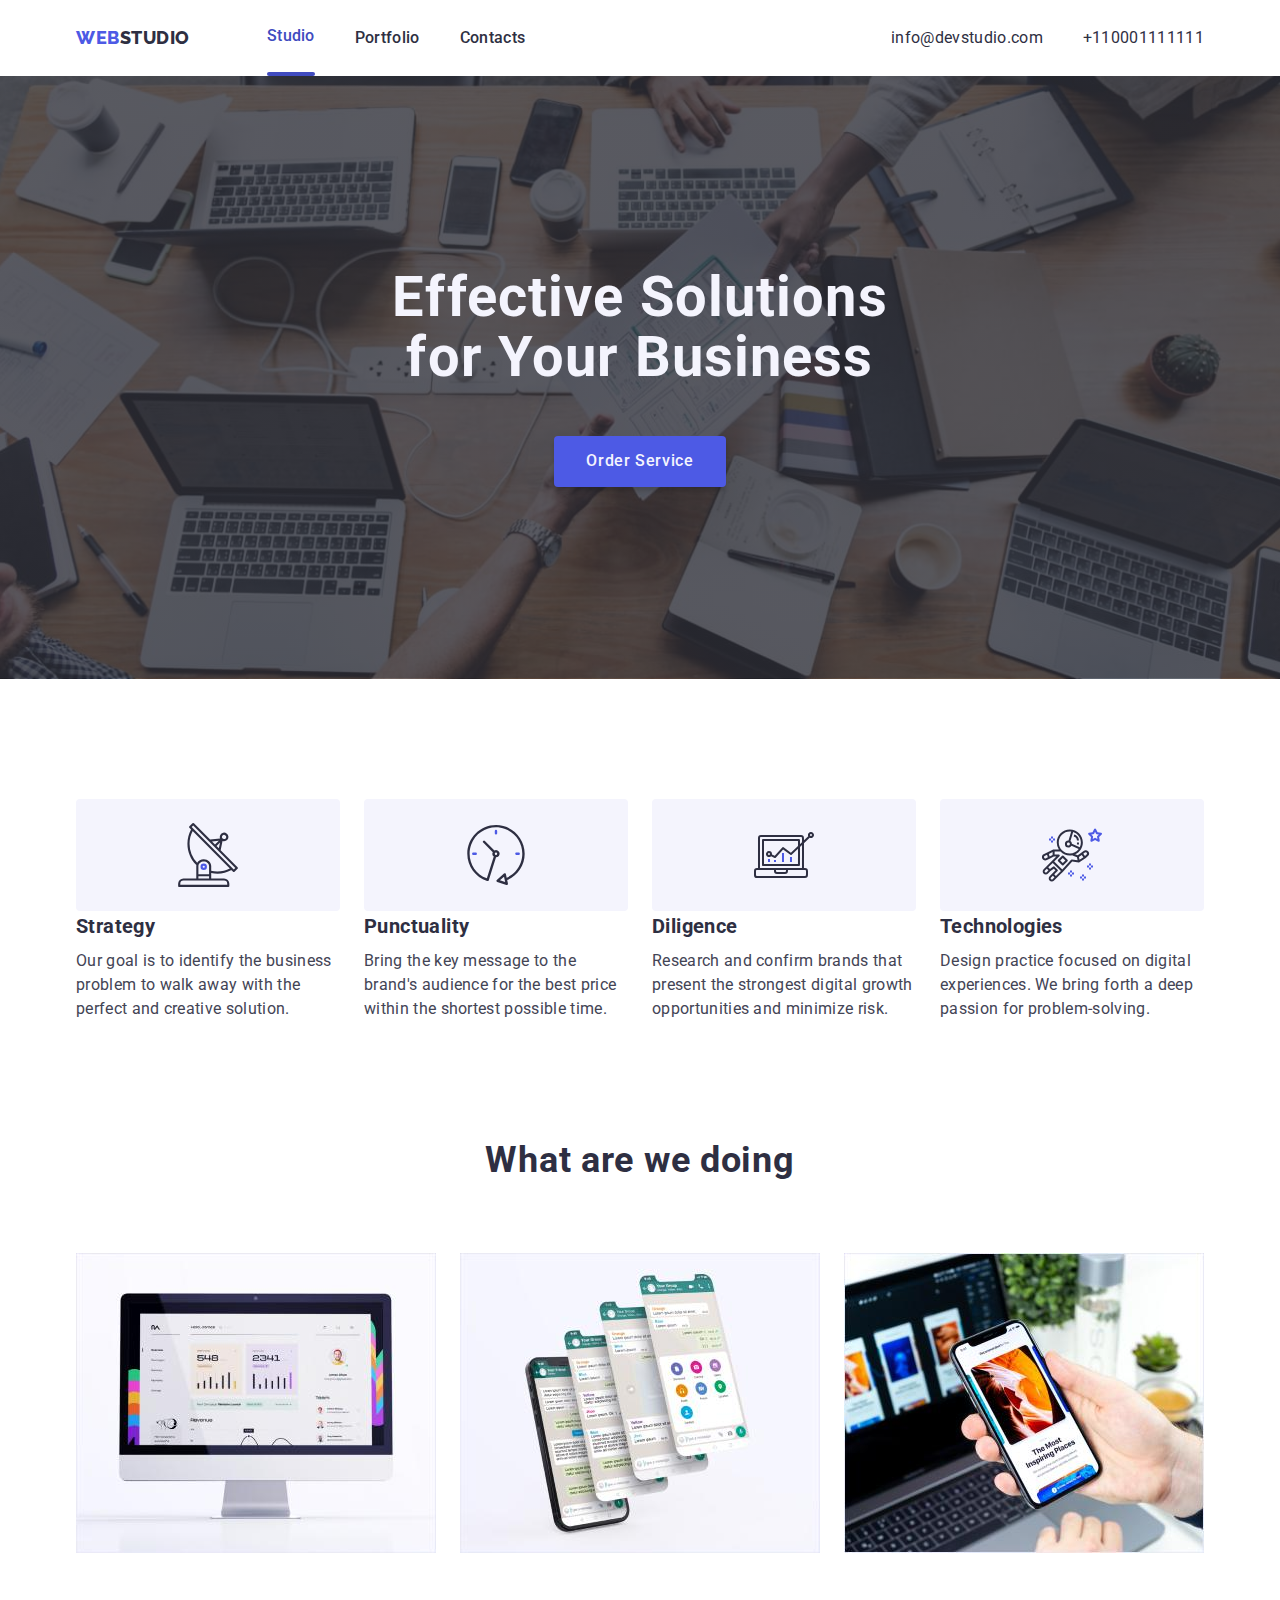
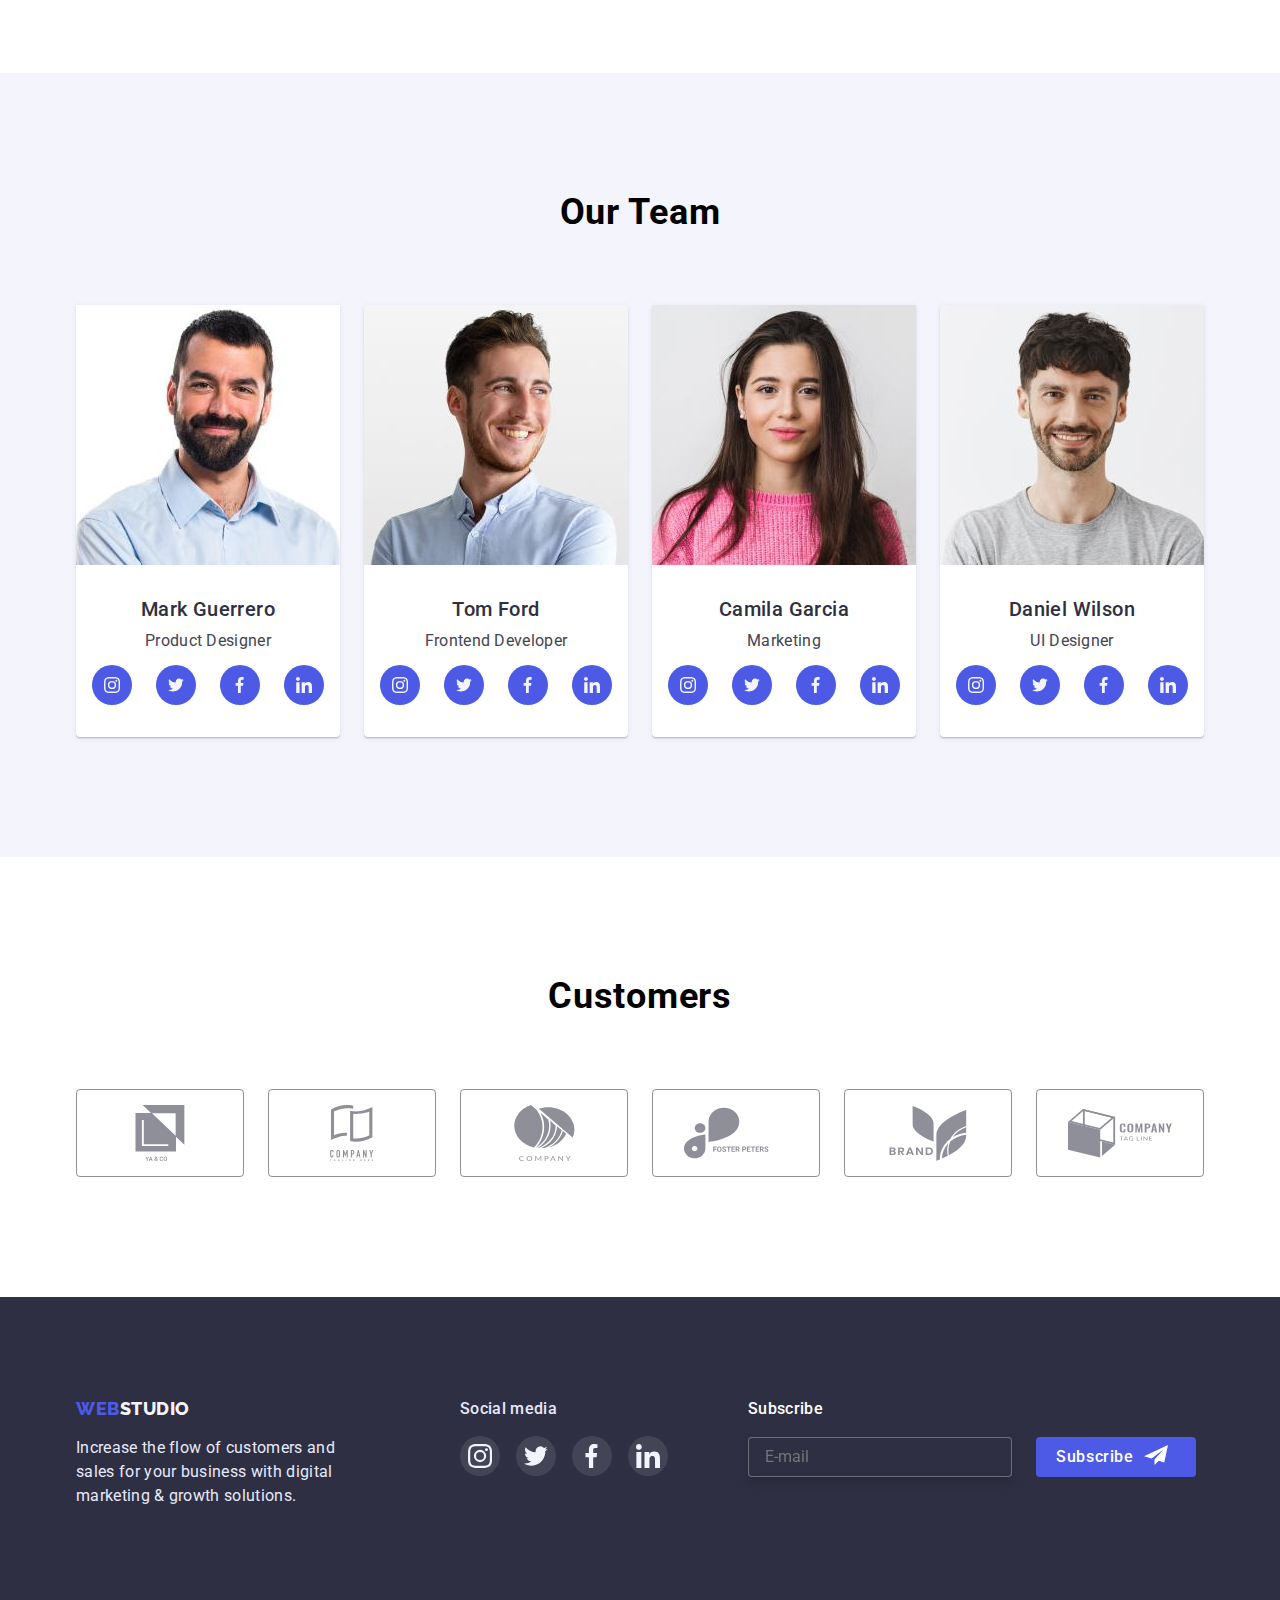
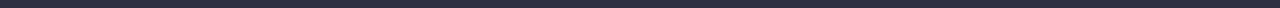
==== index.html @ 84f8d0fe "start-commit" ====
<!DOCTYPE html>
<html lang="en">
<head>
    <meta charset="UTF-8">
    <meta http-equiv="X-UA-Compatible" content="IE=edge">
    <meta name="viewport" content="width=device-width, initial-scale=1.0">
    <title>webstudio</title>
    <link href="https://fonts.googleapis.com/css2?family=Raleway:wght@800&family=Roboto:wght@400;500;700;900&display=swap" rel="stylesheet">
    <link rel="stylesheet" href="https://cdnjs.cloudflare.com/ajax/libs/modern-normalize/1.1.0/modern-normalize.min.css">  
    <link rel="stylesheet" href="./css/styles.css">
    
    
</head>
<body>

    <header>
        <div class="container">
            <div class="main-nav">
                <nav class="site-nav">
                    <a href="" class="header-logo"><span>WEB</span>STUDIO</a>
            
                    <ul class="site-nav">
                        <li class="item"><a class="nav-link link-current" href="./index.html">Studio</a></li>
                        <li class="item"><a class="nav-link" href="./portfolio.html">Portfolio</a></li>
                        <li class="item"><a class="nav-link" href="">Contacts</a></li>
                        
                    </ul>
                </nav>
            
                    <ul class="auth-nav" >
            
                        <li class="item"><a class="contacts" href="info@devstudio.com">info@devstudio.com</a></li>
                        <li class="item"><a class="contacts" href="tel:+110001111111">+110001111111</a></li>
                        
                    </ul>
    
            </div>
        </div>
      

    </header>

        
    
     <main>
        
            <section class="hero hero-image">

              
                <h1 class="hero-tittle">Effective Solutions<br>for Your Business</h1>

                <button class="button-hero" type="button" data-modal-open>Order Service</button>
            
                
                
            

        </section>
        
            
        
    
        <section class="our-mission">
            <div class="container">
            <h2 class="visually-hidden">our mission</h2>
            <ul class="feauters-list">

                <li class="list-item">
                    <div class="list-image">
                        <svg class="list-image-svg">
                            <use href="./images/symbol-defs.svg#icon-mission-antena"></use>
                        </svg>
                    </div>
                    <h3 class="our-mission-tittle">Strategy</h3>
                    <p>Our goal is to identify the business problem to walk away with the perfect and creative solution. </p>
                </li>
    
                <li class="list-item">
                    <div class="list-image">
                        <svg class="list-image-svg">
                            <use href="./images/symbol-defs.svg#icon-mission-clock"></use>
                        </svg>
                    </div> 
                    <h3 class="our-mission-tittle">Punctuality</h3>
                    <p>Bring the key message to the brand's audience for the best price within the shortest possible time. </p>
                </li>
    
                <li class="list-item">
                    <div class="list-image">
                        <svg class="list-image-svg">
                            <use href="./images/symbol-defs.svg#icon-mission-comp"></use>
                        </svg>
                    </div>
                    <h3 class="our-mission-tittle">Diligence</h3>
                    <p>Research and confirm brands that present the strongest digital growth opportunities and minimize risk. </p>
                </li>
    
                <li class="list-item">
                    <div class="list-image">
                        <svg class="list-image-svg">
                            <use href="./images/symbol-defs.svg#icon-mission-cosmo"></use>
                        </svg>
                    </div>
                    <h3 class="our-mission-tittle">Technologies</h3>
                    <p>Design practice focused on digital experiences. We bring forth a deep passion for problem-solving. </p>
                </li>
            </ul>
            </div>
            
        </section>
    
        <section class="what-we-do">
            <div class="container">
                <h2 class="what-wedo">What are we doing</h2>
    
                <ul class="what-wedo-list">
                    <li class="what-wedo-item"><img src="./images/wedo1.jpg" alt="computer" width="360"></li>
                    <li class="what-wedo-item"><img src="./images/wedo2.jpg" alt="phone" width="360"></li>
                    <li class="what-wedo-item"><img src="./images/wedo3.jpg" alt="computer and phone" width="360"></li>
                </ul>
            </div>
           
                
            
    
        </section>
    
        <section class="our-team">
            <div class="container">
                <h2 class="our-team-tittle">Our Team</h2>
    
            
                <ul class="our-team-list">
                    <li class="our-team-item">
                        <img src="./images/mark.jpg" alt="mark" width="264" height="260">
                        <div class="team-content">
                            <h3 class="card-name">Mark Guerrero</h3>
                            <p class="card-text">Product Designer</p>
                        
                            <ul class="team-link-set">

                                <li class="team-link-actions">
                                    <a href="" class="team-link-list">
                                        <svg class="team-link-item">
                                            <use href="./images/symbol-defs.svg#icon-instagram"></use>
                                        </svg>
                                    </a>
                                </li>
                                <li class="team-link-actions">
                                    <a href="" class="team-link-list">
                                        <svg class="team-link-item">
                                            <use href="./images/symbol-defs.svg#icon-twitter"></use>
                                        </svg>
                                    </a>
                                </li>
                                <li class="team-link-actions">
                                    <a href="" class="team-link-list">
                                        <svg class="team-link-item">
                                            <use href="./images/symbol-defs.svg#icon-facebook"></use>
                                        </svg>
                                    </a>
                                </li>
                                <li class="team-link-actions">
                                    <a href="" class="team-link-list">
                                        <svg class="team-link-item">
                                            <use href="./images/symbol-defs.svg#icon-linkedin"></use>
                                        </svg>
                                    </a>
                                </li>
                            </ul>
                        </div>
                        
                    </li>
    
                    <li class="our-team-item">
                        <img src="./images/tom.jpg" alt="tom" width="264" height="260">
                        <div class="team-content">
                            <h3 class="card-name">Tom Ford</h3>
                            <p class="card-text">Frontend Developer</p>
                        
                            <ul class="team-link-set">

                                <li class="team-link-actions">
                                    <a href="" class="team-link-list">
                                        <svg class="team-link-item">
                                            <use href="./images/symbol-defs.svg#icon-instagram"></use>
                                        </svg>
                                    </a>
                                </li>
                                <li class="team-link-actions">
                                    <a href="" class="team-link-list">
                                        <svg class="team-link-item">
                                            <use href="./images/symbol-defs.svg#icon-twitter"></use>
                                        </svg>
                                    </a>
                                </li>
                                <li class="team-link-actions">
                                    <a href="" class="team-link-list">
                                        <svg class="team-link-item">
                                            <use href="./images/symbol-defs.svg#icon-facebook"></use>
                                        </svg>
                                    </a>
                                </li>
                                <li class="team-link-actions">
                                    <a href="" class="team-link-list">
                                        <svg class="team-link-item">
                                            <use href="./images/symbol-defs.svg#icon-linkedin"></use>
                                        </svg>
                                    </a>
                                </li>
                            </ul>
                        </div>
                        
                    </li>
    
                    <li class="our-team-item">
                        <img src="./images/camila.jpg" alt="Camilla" width="264" height="260">
                        <div class="team-content">
                            <h3 class="card-name">Camila Garcia</h3>
                            <p class="card-text">Marketing</p>
                        
                            <ul class="team-link-set">

                                <li class="team-link-actions">
                                    <a href="" class="team-link-list">
                                        <svg class="team-link-item">
                                            <use href="./images/symbol-defs.svg#icon-instagram"></use>
                                        </svg>
                                    </a>
                                </li>
                                <li class="team-link-actions">
                                    <a href="" class="team-link-list">
                                        <svg class="team-link-item">
                                            <use href="./images/symbol-defs.svg#icon-twitter"></use>
                                        </svg>
                                    </a>
                                </li>
                                <li class="team-link-actions">
                                    <a href="" class="team-link-list">
                                        <svg class="team-link-item">
                                            <use href="./images/symbol-defs.svg#icon-facebook"></use>
                                        </svg>
                                    </a>
                                </li>
                                <li class="team-link-actions">
                                    <a href="" class="team-link-list">
                                        <svg class="team-link-item">
                                            <use href="./images/symbol-defs.svg#icon-linkedin"></use>
                                        </svg>
                                    </a>
                                </li>
                            </ul>
                        </div>
                    </li>
    
                    <li class="our-team-item"> <img src="./images/daniel.jpg" alt="daniel" width="264" height="260">
                        <div class="team-content">
                            <h3 class="card-name">Daniel Wilson</h3>
                            <p class="card-text">UI Designer</p>
                        
                            <ul class="team-link-set">

                                <li class="team-link-actions">
                                    <a href="" class="team-link-list">
                                        <svg class="team-link-item">
                                            <use href="./images/symbol-defs.svg#icon-instagram"></use>
                                        </svg>
                                    </a>
                                </li>
                                <li class="team-link-actions">
                                    <a href="" class="team-link-list">
                                        <svg class="team-link-item">
                                            <use href="./images/symbol-defs.svg#icon-twitter"></use>
                                        </svg>
                                    </a>
                                </li>
                                <li class="team-link-actions">
                                    <a href="" class="team-link-list">
                                        <svg class="team-link-item">
                                            <use href="./images/symbol-defs.svg#icon-facebook"></use>
                                        </svg>
                                    </a>
                                </li>
                                <li class="team-link-actions">
                                    <a href="" class="team-link-list">
                                        <svg class="team-link-item">
                                            <use href="./images/symbol-defs.svg#icon-linkedin"></use>
                                        </svg>
                                    </a>
                                </li>
                            </ul>
                        </div>
                        
                    </li>
                </ul>
            </div>
   
                   
        </section>

    </main>

    <section class="customers">
    <div class="container">

        
        <h2 class="custom">Customers</h2>
        <ul class="actions-customers">
            <li class="customers-item">
                <a href="" class="customers-link">
                    <svg class="customers-icon">
                        <use href="./images/symbol-defs.svg#icon-custom1"></use>
                    </svg>
                </a>
            </li>
            <li class="customers-item">
                <a href="" class="customers-link">
                    <svg class="customers-icon">
                        <use href="./images/symbol-defs.svg#icon-custom2"></use>
                    </svg>
                </a>
            </li>
            <li class="customers-item">
                <a href="" class="customers-link">
                    <svg class="customers-icon">
                        <use href="./images/symbol-defs.svg#icon-custom3"></use>
                    </svg>
                </a>
            </li>
            <li class="customers-item">
                <a href="" class="customers-link">
                    <svg class="customers-icon">
                        <use href="./images/symbol-defs.svg#icon-custom4"></use>
                    </svg>
                </a>
            </li>
            <li class="customers-item">
                <a href="" class="customers-link">
                    <svg class="customers-icon">
                        <use href="./images/symbol-defs.svg#icon-custom5"></use>
                    </svg>
                </a>
            </li>
            <li class="customers-item">
                <a href="" class="customers-link">
                    <svg class="customers-icon">
                        <use href="./images/symbol-defs.svg#icon-custom6"></use>
                    </svg>
                </a>
            </li>
        </ul>
    </div>
        
        
    </section>
           
    

    

    <footer>
        <div class="container">
            <div class="footer-media">
                <div class="footer-content">
                    <a class="footer-logo" href=""><span>WEB</span>STUDIO</a>
                    <p class="footer-text">Increase the flow of customers and sales for your business with digital marketing & growth solutions.</p>
                </div>
    
                <div class="social">
                    <b class="footer-social-text">Social media</b>
                    
                    <ul class="footer-link-set">
        
                        <li class="footer-link-actions">
                            <a href="" class="footer-link-list">
                                <svg class="footer-link-item">
                                    <use href="./images/symbol-defs.svg#icon-instagram"></use>
                                </svg>
                            </a>
                        </li>
                        <li class="footer-link-actions">
                            <a href="" class="footer-link-list">
                                <svg class="footer-link-item">
                                    <use href="./images/symbol-defs.svg#icon-twitter"></use>
                                </svg>
                            </a>
                        </li>
                        <li class="footer-link-actions">
                            <a href="" class="footer-link-list">
                                <svg class="footer-link-item">
                                    <use href="./images/symbol-defs.svg#icon-facebook"></use>
                                </svg>
                            </a>
                        </li>
                        <li class="footer-link-actions">
                            <a href="" class="footer-link-list">
                                <svg class="footer-link-item">
                                    <use href="./images/symbol-defs.svg#icon-linkedin"></use>
                                </svg>
                            </a>
                        </li>
                    </ul>
                </div>

                <form class="footer-form">
                    
                    <b class="footer-form-text">Subscribe</b>
                    <div class="footer-form-field">
                        
                        <input class="subscribe-field" type="email" name="mail" id="mail" placeholder="E-mail" />
                        <button type="submit" class="button-subscribe">
                            Subscribe
                            <svg  class="icon-send">
                                <use href="./images/symbol-defs.svg#icon-send" width="24px" height="24px"></use>
                            </svg>
                        </button>
                        
                    </div>
                    
                </form>
                
            </div>
            


        </div>

        
        
    </footer>

    <div class="backdrop is-hidden" data-modal>
        <div class="modal">
            <button class="button-modal" type="button" data-modal-close>
                <svg class="icon-button-modal" width="8" height="8">
                    <use href="./images/symbol-defs.svg#close-modal"></use>
                </svg>
            </button>

            <b class="modal-first-text">Leave your contacts and we will call you back</b>

            <form class="form">
                
                <div class="form-field">
                    <label for="name">Name</label>
                    <input type="text" name="name" id="name" placeholder=" "/>
                    <svg class="icon-modal">
                        <use href="./images/symbol-defs.svg#modal-man" width="18px" height="18px"></use>
                    </svg>
                   
                    
                </div>
                <div class="form-field">
                    <label for="tel">Phone</label>
                    <input type="tel" name="tel" id="tel" placeholder=" "/>
                    <svg class="icon-modal">
                        <use href="./images/symbol-defs.svg#modal-phone" width="18px" height="24px"></use>
                    </svg>
                </div>
                <div class="form-field">
                    <label for="mail">Email</label>
                    <input type="email" name="mail" id="mail" placeholder=" "/>
                    <svg class="icon-modal">
                        <use href="./images/symbol-defs.svg#modal-mail" width="18px" height="24px"></use>
                    </svg>
                </div>
                
                <div class="form-field">
                    <label for="comment">Comment</label>
                    <textarea name="comment" id="comment" placeholder="Text input"></textarea> 
                </div>
                    
                        <div class="modal-form-checkbox-wrap">
                            <input
                            id="user-policy"
                            type="checkbox"
                            name="user-policy"
                            class="modal-form-checkbox visually-hidden"
                            />
                            <label for="user-policy" class="modal-form-checkbox-label">
                                <span class="checkbox-icon-wrap">
                                    <svg class="checkbox-icon" width="16px" height="16px">
                                        <use href="./images/symbol-defs.svg#check-icon"></use>
                                    </svg>
                                </span>
                                <span class="privacy-text">
                                    I accept the terms and conditions of the<a 
                                    href=""
                                    class="privacy-link"
                                    rel="noopener noreferrer nofollow"
                                    target="_blank"
                                    >Privacy Policy</a>

                                
                                </span>

                            </label>
                        </div>
                   

            
                    
                
                
                
                    <button class="button-submit" type="submit">Send</button>
                
                
            </form>
        </div>
    </div>

    <script src="./js/modal.js"></script>
    
</body>
</html>
---- css/styles.css ----
:root{
    --primary-text-color: #434455;
    --navy-blue: #2E2F42;
    --primary-brand: #4D5AE5;
    --color-white: #ffffff;
    --accent-cornflower: #E7E9FC;
    --light-cloud: #F4F4FD;
}


.container{
    width: 1158px;
    padding-left: 15px;
    padding-right: 15px;
    margin-left: auto;
    margin-right: auto;

    
}
header{
    box-shadow: 0px 2px 1px rgba(46, 47, 66, 0.08), 0px 1px 1px rgba(46, 47, 66, 0.16), 0px 1px 6px rgba(46, 47, 66, 0.08);
}


body{
    font-family: Roboto,sans-serif;
    letter-spacing: 0.02em;
    background-color: var(--color-white);
    

}
ul,
p,
h1,
h2,

h4,
h5,
h6{
    list-style: none;
    padding: 0;
    margin: 0;
}
h3{

    font-weight: 500;
    font-size: 20px;
    line-height: 1.2;
    letter-spacing: 0.02em;

    color: var(--navy-blue);
    padding: 0;
    margin: 0;
}
span{
    color: var(--primary-brand);
}
p{
    color: var(--primary-text-color);
    
    font-weight: 400;
    font-size: 16px;
    line-height: 1.5;
    letter-spacing: 0.02em;
}
img{
    display: block;
    max-width: 100%;
}






button{
    font-family: inherit;
    cursor: pointer;
   
    
}


                                               /* header */

.site-nav{
    display: flex;
    align-items: center;

}
.main-nav{
    display: flex;
    align-items: center;

    
}
.site-nav .item{
    margin-right: 40px;
    
}
.site-nav .item:last-child{
    margin-right: 0;
}

.nav-link{
        font-weight: 500;
        font-size: 16px;
        line-height: 1.5;
        letter-spacing: 0.02em;
        text-decoration: none;
        color: var(--navy-blue);

        padding-top: 24px;
        padding-bottom: 24px;
        display: block;

        transition-property: color;
        transition-duration: 250ms;
        transition-timing-function: cubic-bezier(0.4, 0, 0.2, 1);
}




.nav-link:hover, .nav-link:focus{
    color: var(--primary-brand);
   
}
.auth-nav{
    display: flex;
    margin-left: auto;
    
}

.auth-nav .item{
    margin-right: 40px;
}
.auth-nav .item:last-child{
    margin-right: 0;
}

.header-logo{
    font-family: Raleway,sans-serif ;
    font-size: 18px;
    line-height: 1.33;
    text-decoration: none;
    color: var(--navy-blue);
    letter-spacing: 0.03em;
    font-weight: 800;

    margin-right: 77px;
   
}
 /*=============================== header-end====================== */
 /* -----------------------header-contacts------------------------- */
 .contacts{
    
    font-weight: 400;
    font-size: 16px;
    line-height: 1.5;
    letter-spacing: 0.02em;

    text-decoration: none;
    color: var(--navy-blue);
    padding-top: 24px;
    padding-bottom: 24px;

    transition-property: color;
    transition-duration: 250ms;
    transition-timing-function: cubic-bezier(0.4, 0, 0.2, 1);
}

.contacts:hover, .contacts:focus{
    color: var(--primary-brand);
}
/* -----------------------header-contacts------------------------- */
   
/* ==================================section-hero-start================== */

.hero{
   
    max-width: 1440px;
    
    margin-right: auto;
    margin-left: auto;
    background-image:linear-gradient(to right, rgba(47, 48, 57, 0.8),
    rgba(47, 48, 57, 0.8) ), url(../images/bg-hero.jpg);
   
    
    
    background-repeat: no-repeat;
    background-position: center;
    background-size: cover;

    text-align: center;

    padding-top: 192px;
    padding-bottom: 192px;
    
}
.hero-tittle{
    font-weight: 700;
    font-size: 56px;
    line-height: 1.07;

    text-align: center;
    letter-spacing: 0.02em;

    color: var(--light-cloud);
    margin-bottom: 48px;
    
}
.button-hero{

    font-weight: 500;
    font-size: 16px;
    line-height: 1.18;
    letter-spacing: 0.04em;
    background-color: var(--primary-brand);
    color: var(--light-cloud);
    box-shadow: 0px 4px 4px rgba(0, 0, 0, 0.15);

    border-radius: 4px;
    padding: 16px 32px;
    display: inline-block;

    min-width: 170px;

    text-align: center;
    border: 0;
    
    transition-property: background-color;
    transition-duration: 250ms;
    transition-timing-function: cubic-bezier(0.4, 0, 0.2, 1);
}
.button-hero:hover, .button-hero:focus{
    color: var(--light-cloud);
    background-color: #404BBF;
}

/* =====================================section-hero-end================================ */

/* ----------------------section-our-mission-start------------------------- */
.feauters-list{
    display: flex;
      
}
.list-item{
    
    margin-right: 24px;
    flex-basis: calc(100% / 4 );
}

.list-item:last-child{
    margin-right: 0;
}

.our-mission{
    padding-top: 120px;
    padding-bottom: 120px;
}

.our-mission-tittle{
   

    font-weight: 700;
    font-size: 20px;
    line-height: 1.5;
    letter-spacing: 0.02em;

    margin-bottom: 8px;
}
.our-mission-item{
    font-weight: 700;
    font-size: 20px;
    line-height: 1.5;
    letter-spacing: 0.02em;

   
}
.list-image{
    
    height: 112px;
    display: flex;
    justify-content: center;
    align-items: center;

    background-color: #F4F4FD;
    border-radius: 4px;
}
.list-image-svg{
    width: 60px;
    height: 64px;
    
}

/* ----------------------section-our-mission-end------------------------- */


/* ----------------------section-what-we-do-start------------------------- */
.what-we-do{
    padding-bottom: 120px;
}

.what-wedo{
    font-weight: 700;
    font-size: 36px;
    line-height: 1.11;
    letter-spacing: 0.02em;

    color: var(--navy-blue);

    margin-bottom: 72px;
    text-align: center;
    padding-bottom: 0;
    padding-top: 0;
}
.what-wedo-list{
    display: flex;
    
}
.what-wedo-item{
    margin-right: 24px;
    
}
.what-wedo-item:last-child{
    margin-right: 0;
}
/* ----------------------section-what-we-do-end------------------------- */

/* ----------------------section-our-team-start------------------------- */

.our-team{
    background-color: var(--light-cloud);

    padding-top: 120px;
    padding-bottom: 120px;
}
.our-team-tittle{
    font-weight: 700;
    font-size: 36px;
    line-height: 1.11;
    letter-spacing: 0.02em;

    margin-bottom: 72px;
   
    text-align: center;

    
}
.our-team-list{
    display: flex;
}
.our-team-item{
    background-color: var(--color-white);

    margin-right: 24px;
    
    border-radius: 0px 0px 4px 4px;

    flex-direction: column;

    box-shadow: 0px 1px 6px rgba(46, 47, 66, 0.08), 0px 1px 1px rgba(46, 47, 66, 0.16), 0px 2px 1px rgba(46, 47, 66, 0.08);
    border-radius: 0px 0px 4px 4px;
    
}
.team-content{
    padding-top: 32px;
    padding-bottom: 32px;
    padding-right: 16px;
    padding-left: 16px;
    text-align: center;
}
.card-name{
    margin-bottom: 8px;
}
.card-text{
    
    padding-bottom: 0;
    margin-bottom: 12px;
}
.team-link-set{
    display: flex;
    justify-content: center;

    
    margin: 0
}
.team-link-actions{
    margin-right: 24px;
}
.team-link-actions:last-child{
    margin-right: 0;
}
.team-link-list{
    width: 40px;
    height: 40px;

    display: block;
    background-color: var(--primary-brand);
    border-radius: 50%;
    
    padding-top: 12px;
    padding-bottom: 12px;
    padding-left: 12px;
    padding-right: 12px;

    transition-property: background-color;
    transition-duration: 250ms;
    transition-timing-function: cubic-bezier(0.4, 0, 0.2, 1);
    
}
.team-link-list:hover{
    background-color: #404BBF;
}
.team-link-list:focus{
    background-color: #404BBF;
}
.team-link-item{
    width: 16px;
    height: 16px;
    
}
/* ----------------------section-our-team-end------------------------- */

/* ----------------------section-customers-start------------------------- */

.customers{
    padding-top: 120px;
    padding-bottom: 120px;
}
.actions-customers{
    display: flex; 
}
.customers-item{
    margin-right: 24px;
}
.customers-item:last-child{
    margin-right: 0;
}
.customers-link{
    display: flex;
    justify-content: center;
    align-items: center;
    width: 168px;
    height: 88px;
    padding: 0;
    
    border: 1px solid #8E8F99;
    border-radius: 4px;

    background-color: #fff;
    fill: #8E8F99;

    transition-property: fill, border-color #404BBF;
    transition-duration: 250ms;
    transition-timing-function: cubic-bezier(0.4, 0, 0.2, 1);
    
}
.customers-link:hover{
    border-color: #404BBF;
    fill: #404BBF;

}
.customers-link:focus{
    border: 1px solid #404BBF;
    fill: #404BBF;

}
.customers-icon{
    width: 104px;
    height: 56px; 
}

.custom{
    font-weight: 700;
    font-size: 36px;
    line-height: 1.11;
    letter-spacing: 0.02em;
    margin-bottom: 72px;
    text-align: center; 
}
/* ----------------------section-customers-end------------------------- */
.portfolio{
    padding-top: 96px;
    padding-bottom: 120px;
}

/* ----------------------section-filters-start------------------------- */
.filters-list{
    display: flex;
    justify-content: center;
    align-items: center;

    /* padding: 8px 16px; */
    margin-bottom: 72px;

   
}
.filters-item{
    margin-right: 24px;
   
   
}
.filters-item:last-child{
    margin-right: 0;
}
/* ----------------------section-filters-end------------------------- */

/* -----------------------btn-portfolio-start------------------------- */

.btn-portfolio{
    
    
    font-weight: 500;
    font-size: 16px;
    line-height: 1.5;
    letter-spacing: 0.04em;
    background-color: var(--light-cloud);
    color: var(--primary-brand);

    display: flex;
    flex-direction: row;
    justify-content: center;
    align-items: center;
    padding: 12px 24px;
    border: 1px solid #E7E9FC;
    border-radius: 4px;

    transition: background-color 250ms cubic-bezier(0.4, 0, 0.2, 1),
    box-shadow 250ms cubic-bezier(0.4, 0, 0.2, 1), color 250ms cubic-bezier(0.4, 0, 0.2, 1), border-color 250ms cubic-bezier(0.4, 0, 0.2, 1);

}
.btn-portfolio:hover, .btn-portfolio:focus{
    color: var(--light-cloud);
    background-color: var(--primary-brand);
    box-shadow: 0px 3px 1px rgba(0, 0, 0, 0.1), 0px 2px 1px rgba(0, 0, 0, 0.08), 0px 2px 2px rgba(0, 0, 0, 0.12);
    border-color: transparent;
}
/* -----------------------btn-portfolio-end------------------------- */

/* -----------------------project-cards-start------------------------- */
.project-cards{
   
    display: flex;
    flex-wrap: wrap;
    gap: 48px 24px;
}

.project-cards a{
    text-decoration: none;
    color: var(--navy-blue);
}
.pro-card-item{
    
    flex-basis: calc((100% - 48px ) / 3);
}
.pro-card-content{
    padding-top: 32px;
    padding-bottom: 32px;
    padding-left: 16px;

    border-bottom: 0.5px solid #F4F4FD;
    border-right: 0.5px solid #F4F4FD;
    border-left: 0.5px solid #F4F4FD;
    
}
.pro-card-link{
    display: block;
    box-shadow: 0px 1px 6px rgba(46, 47, 66, 0.08);

    transition-property: box-shadow;
    transition-duration: 250ms;
    transition-timing-function: cubic-bezier(0.4, 0, 0.2, 1);

}
.pro-card-link:hover{
    box-shadow: 0px 1px 6px rgba(46, 47, 66, 0.08), 0px 1px 1px rgba(46, 47, 66, 0.16), 0px 2px 1px rgba(46, 47, 66, 0.08);

}
.pro-card-link:focus{
    box-shadow: 0px 1px 6px rgba(46, 47, 66, 0.08), 0px 1px 1px rgba(46, 47, 66, 0.16), 0px 2px 1px rgba(46, 47, 66, 0.08);
}

.pro-thumb{
    position: relative;
    overflow: hidden; 
}
.pro-thumb:hover .pro-action-text{
    opacity: 1;
}
.pro-thumb:hover::before{
    opacity: 1;
}
.pro-overlay{
    position: absolute;
    top: 0;
    left: 0;

    width: 100%;
    height: 100%;
    background-color: #4D5AE5;

    transform: translateY(100%);
    transition: transform 250ms cubic-bezier(0.4, 0, 0.2, 1);
    
}
.pro-card-item:hover .pro-overlay{
    transform: translateY(0%);
    box-shadow: 0px 1px 6px rgba(46, 47, 66, 0.08), 0px 1px 1px rgba(46, 47, 66, 0.16), 0px 2px 1px rgba(46, 47, 66, 0.08);
}
.pro-card-link:focus .pro-overlay{
    transform: translateY(0%);
    box-shadow: 0px 1px 6px rgba(46, 47, 66, 0.08), 0px 1px 1px rgba(46, 47, 66, 0.16), 0px 2px 1px rgba(46, 47, 66, 0.08);
}
.pro-action-text{
    position: absolute;
    bottom: 164px;
    left: 32px;
    
    font-weight: 400;
    font-size: 16px;
    line-height: 1.5;
    letter-spacing: 0.02em;

    width: 296px;
    height: 96px;
    color: var(--light-cloud);
}

.pro-card-text{
    margin-top: 8px;
}
/* -----------------------project-cards-end------------------------- */


/* -----------------------link-current------------------------- */
.link-current{
    color: #404BBF;
}
.link-current::after{
        position: relative;
        content: "";
        display: block;
        bottom: -24px;
        left: 0;
        height: 4px;
        border-radius: 2px;
        background-color: #404BBF;
}
  /* -----------------------link-current------------------------- */  

.visually-hidden{
    
    
    position: absolute;
    white-space: nowrap;
    width: 1px;
    height: 1px;
    overflow: hidden;
    border: 0;
    padding: 0;
    clip: rect(0 0 0 0);
    clip-path: inset(50%);
    margin: -1px;
}
/* -----------------------footer------------------------- */ 

footer{
    background-color: var(--navy-blue);

    padding-top: 100px;
    display: flex;
    
    padding-bottom: 100px;

}
.footer-media{
    display: flex;
}
/* -----------------------footer------------------------- */ 

/* -----------------------footer-content-start------------------------ */ 
.footer-logo{
    font-family: Raleway,sans-serif ;
    font-size: 18px;
    line-height: 1.33;
    text-decoration: none;
    color: var(--light-cloud);
    letter-spacing: 0.03em;
    font-weight: 800;

    display: block;
    margin-bottom: 16px;
}

.footer-text{
    color: var(--accent-cornflower);
    display: block;
    width: 264px;
}
/* -----------------------footer-content-end------------------------- */ 

/* -----------------------footer-social-start------------------------ */

.social{
    margin-left: 120px;
}
.footer-social-text{
    color: var(--accent-cornflower);
    font-weight: 500;
    font-size: 16px;
    line-height: 1.5;
}

.footer-link-set{
   
    display: flex;
    flex-direction: row;
    align-items: flex-start;
    padding: 0px;
    gap: 16px;
    margin-top: 15px;
    
}

.footer-link-list{
    width: 40px;
    height: 40px;

    display: block;
    background-color: rgba(255, 255, 255, 0.1);
    border-radius: 50%;
    
    padding-top: 8px;
    padding-bottom: 8px;
    padding-left: 8px;
    padding-right: 8px;

    transition-property: background-color;
    transition-duration: 250ms;
    transition-timing-function: cubic-bezier(0.4, 0, 0.2, 1);
}
.footer-link-list:hover{
    background-color: #31D0AA;
}
.footer-link-list:focus{
    background-color: #31D0AA;
}
.footer-link-item{
    width: 24px;
    height: 24px;
}
/* -----------------------footer-social-end------------------------ */

/* -----------------------footer-form-start------------------------ */
.footer-form{
    margin-left: 80px;
    position: relative;
    
}
.footer-form-field{
    
    margin-top: 16px;
    display: flex;

}
.footer-form-text{
    font-weight: 500;
    font-size: 16px;
    line-height: 1.5;
    letter-spacing: 0.02em;
    color: #FFFFFF;
}
.subscribe-field{
    width: 264px;
    background-color: #2E2F42;
    border: 1px solid rgba(255, 255, 255, 0.3);
    filter: drop-shadow(0px 4px 4px rgba(0, 0, 0, 0.15));
    border-radius: 4px;
    color: white;
    padding-left: 16px;
}
.button-subscribe{
    display: flex;
    align-items: center;
    padding-left: 20px;
    width: 160px;
    margin-left: 24px;
    font-weight: 500;
    font-size: 16px;
    line-height: 1.5;
    letter-spacing: 0.04em;
    color: #FFFFFF;

    background-color: #4D5AE5;
    border-radius: 4px;
    border: none;

    transition-property: background-color;
    transition-duration: 250ms;
    transition-timing-function: cubic-bezier(0.4, 0, 0.2, 1);

}
.button-subscribe:hover, .button-subscribe:focus{
    color: var(--light-cloud);
    background-color: #404BBF;
}
.icon-send{
    margin-left: 10px;
    width: 24px;
    height: 24px;
}
/* -----------------------footer-form-end------------------------ */



/* -----------------------backdrop------------------------ */
.backdrop{
    position: fixed;
    top: 0;
    left: 0;
    width: 100%;
    height: 100%;
    background-color: rgba(46, 47, 66, 0.4);
    opacity: 1;
    transition: opacity 250ms cubic-bezier(0.4, 0, 0.2, 1);
}
.backdrop.is-hidden{
    opacity: 0;
    pointer-events: none;
    visibility: hidden;
}

.backdrop.is-hidden .modal{
    transform: translate(-50%, -50%) scale(1.1);
}
.modal{
    position: absolute;
    top: 50%;
    left: 50%;
    transform: translate(-50%, -50%) scale(1);

    width: 408px;
    height: 584px;

    background-color: #FCFCFC;

    transition: transform 250ms cubic-bezier(0.4, 0, 0.2, 1), visibility 250ms cubic-bezier(0.4, 0, 0.2, 1);

    padding-left: 24px;
    padding-right: 24px;
    padding-top: 72px;
    padding-bottom: 24px;
}

.button-modal{
    width: 24px;
    height: 24px;
    
    bottom: 528px;
    left:360px;
   
    background-color: #E7E9FC;
    border: 1px solid rgba(0, 0, 0, 0.1);
    border-radius: 50%;

    position: absolute;

}
.button-modal:hover{
    background-color: rgba(77, 90, 229, 1);
    fill: rgba(255, 255, 255, 1);
}
.button-modal:focus{
    background-color: rgba(77, 90, 229, 1);
    fill: rgba(255, 255, 255, 1);
}
.button-modal:active{
    background-color: rgba(77, 90, 229, 1); 
}

.icon-button-modal:active{
    
    fill: rgba(255, 255, 255, 1);
}
textarea{
    resize: none;
}
.form-field{
    display: flex;
    flex-direction: column;
    position: relative;
    margin-bottom: 8px;
    
}
input{
    height: 40px; 
}

.form-field input{
    margin: 0;
    padding: 11px 11px;
    border: 1px solid rgba(33, 33, 33, 0.2);
    border-radius: 4px;
    padding-left: 38px;
    outline: none;
}
.form-field:focus-within .icon-modal{
    fill: #4D5AE5;
}
.form-field:focus-within input{
    border-color: rgba(77, 90, 229, 1);
}
.form-field label{
    margin-bottom: 4px;
}
.modal-first-text{
    display: block;
    margin-left: auto;
    margin-right: auto;

    font-family: 'Roboto';
    font-style: normal;
    font-weight: 500;
    font-size: 16px;
    line-height: 1.5;

    text-align: center;
    letter-spacing: 0.02em;
    color: #2E2F42;
    margin-bottom: 14px;
}
label{
    font-family: 'Roboto';
    font-style: normal;
    font-weight: 400;
    font-size: 12px;
    line-height: 1.33;

    letter-spacing: 0.04em;
    color: #8E8F99;
        
}

textarea{
    width: 360px;
    height: 120px;

    border: 1px solid rgba(33, 33, 33, 0.2);
    border-radius: 4px;

    font-weight: 400;
    font-size: 12px;
    line-height: 1.33;
    letter-spacing: 0.04em;
    color: rgba(117, 117, 117, 0.5);
    padding-left: 16px;
    padding-top: 8px;
    outline: none;
    
    color:  #2E2F42;
}
textarea:focus{
    border-color: rgba(77, 90, 229, 1);
}

.button-submit{
    width: 169px;
    height: 56px;
    background-color:  #4D5AE5;
    color: #F4F4FD;

    display: block;
    text-align: center;
    margin-left: auto;
    margin-right: auto;
    padding-bottom: 24px;
   
    font-weight: 500;
    font-size: 16px;
    line-height: 1.5;
    letter-spacing: 0.04em;
    padding: 16px 32px;
    
    border-radius: 4px;
    box-shadow: 0px 4px 4px rgba(0, 0, 0, 0.15);
    border: 0;

    transition-property: background-color;
    transition-duration: 250ms;
    transition-timing-function: cubic-bezier(0.4, 0, 0.2, 1);
}

.button-submit:hover, .button-submit:focus{
    color: var(--light-cloud);
    background-color: #404BBF;
}

.icon-modal{
    position: absolute;
    
    top: 64%;
    left: 16px;

    transform: translateY(-50%);
    padding: 0;
    margin: 0;
    width: 18px;
    height: 18px;
    
}
.modal-form-checkbox-wrap{
    display: flex;
    align-items: center;
    gap: 6px;

    margin-bottom: 24px;
    margin-top: 16px;
    
}
.modal-form-checkbox-label{
    display: flex;
    align-items: center;
    gap: 8px;
}
.modal-form-checkbox:checked + .modal-form-checkbox-label .checkbox-icon{
    opacity: 1;
}
.checkbox-icon-wrap{
    position: relative;
    width: 16px;
    height: 16px;

    display: inline-block;
    border: 1.25px solid #2E2F42;
    border-radius: 2px;

}
.checkbox-icon{
    position: absolute;
    top: 50%;
    left: 50%;
    transform: translate(-50%, -50%);
    cursor: pointer;
    opacity: 0;
    
}
.privacy-text{
    font-size: 12px;
    line-height: 1.33;
    letter-spacing: 0.04em;
    color: #757575;
}
.privacy-link{
    color: #4D5AE5;
    margin-left: 4px;
}
/* -----------------------backdrop------------------------ */
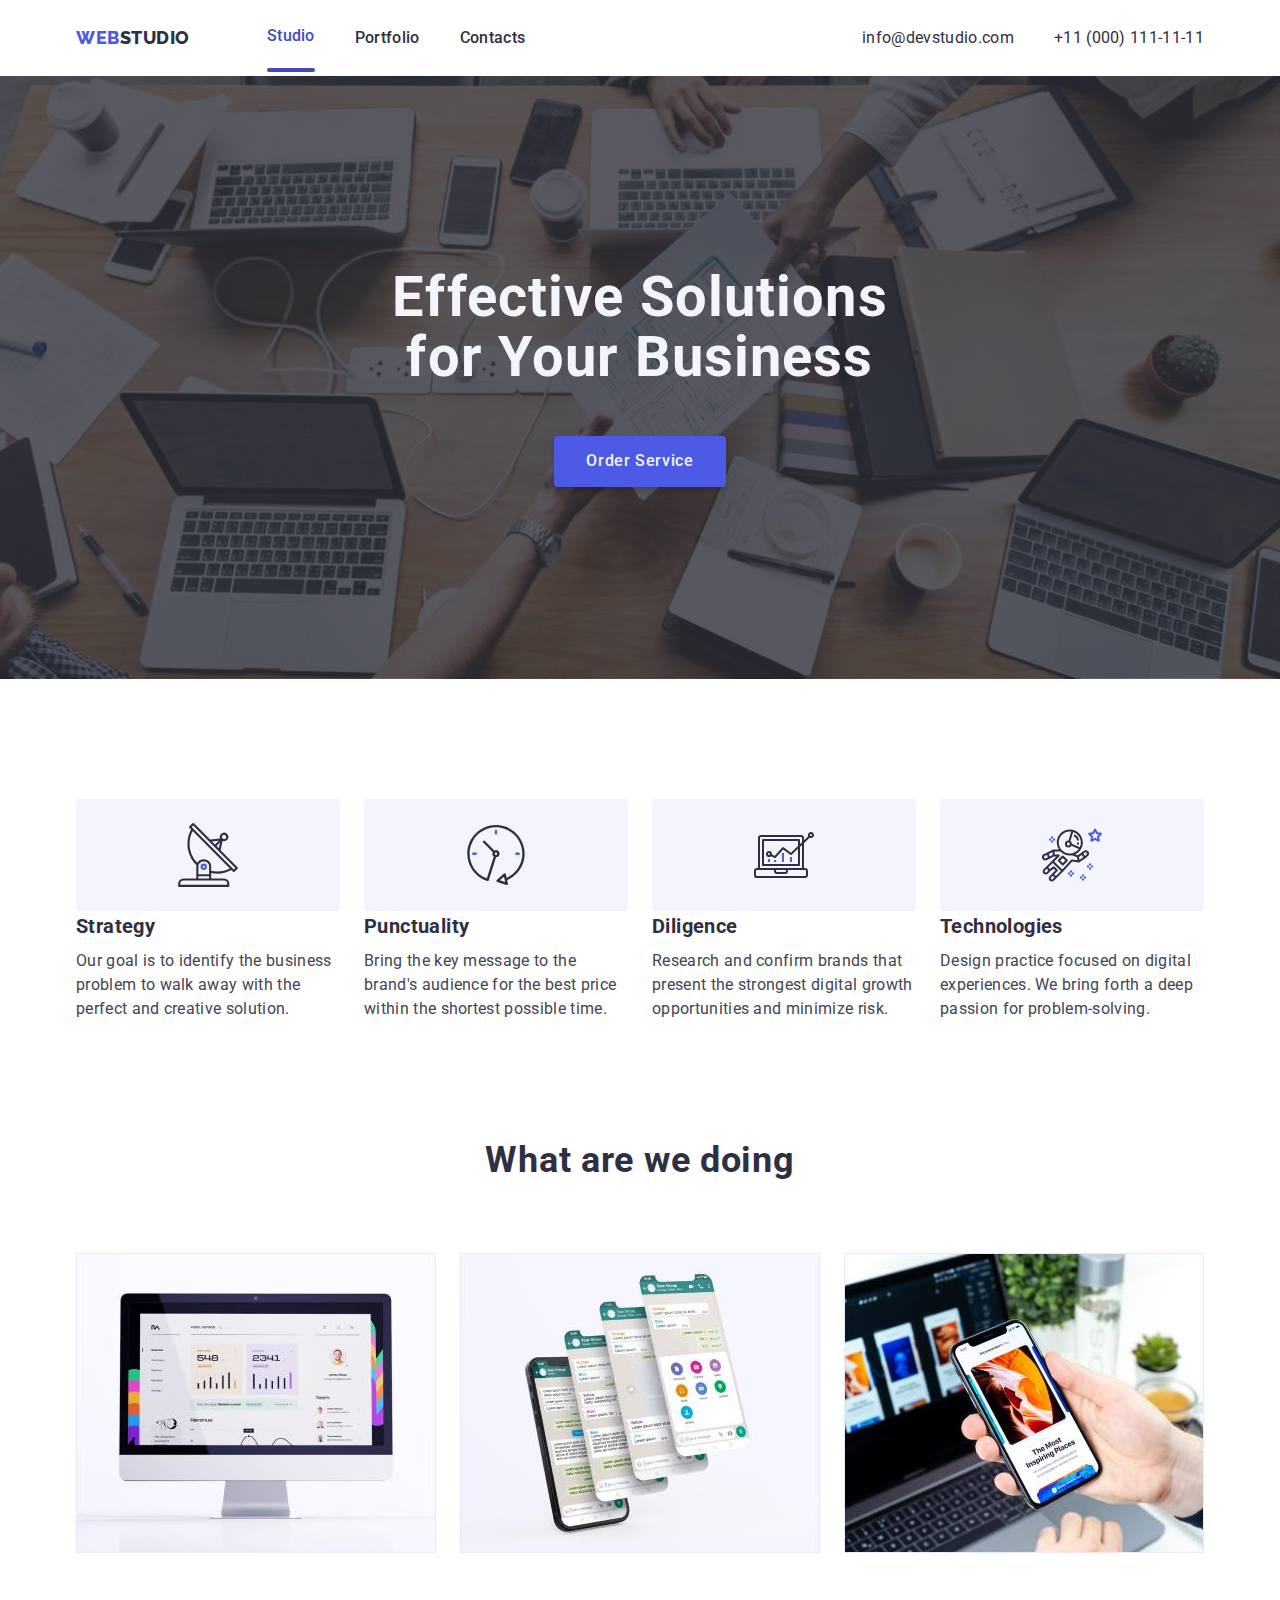
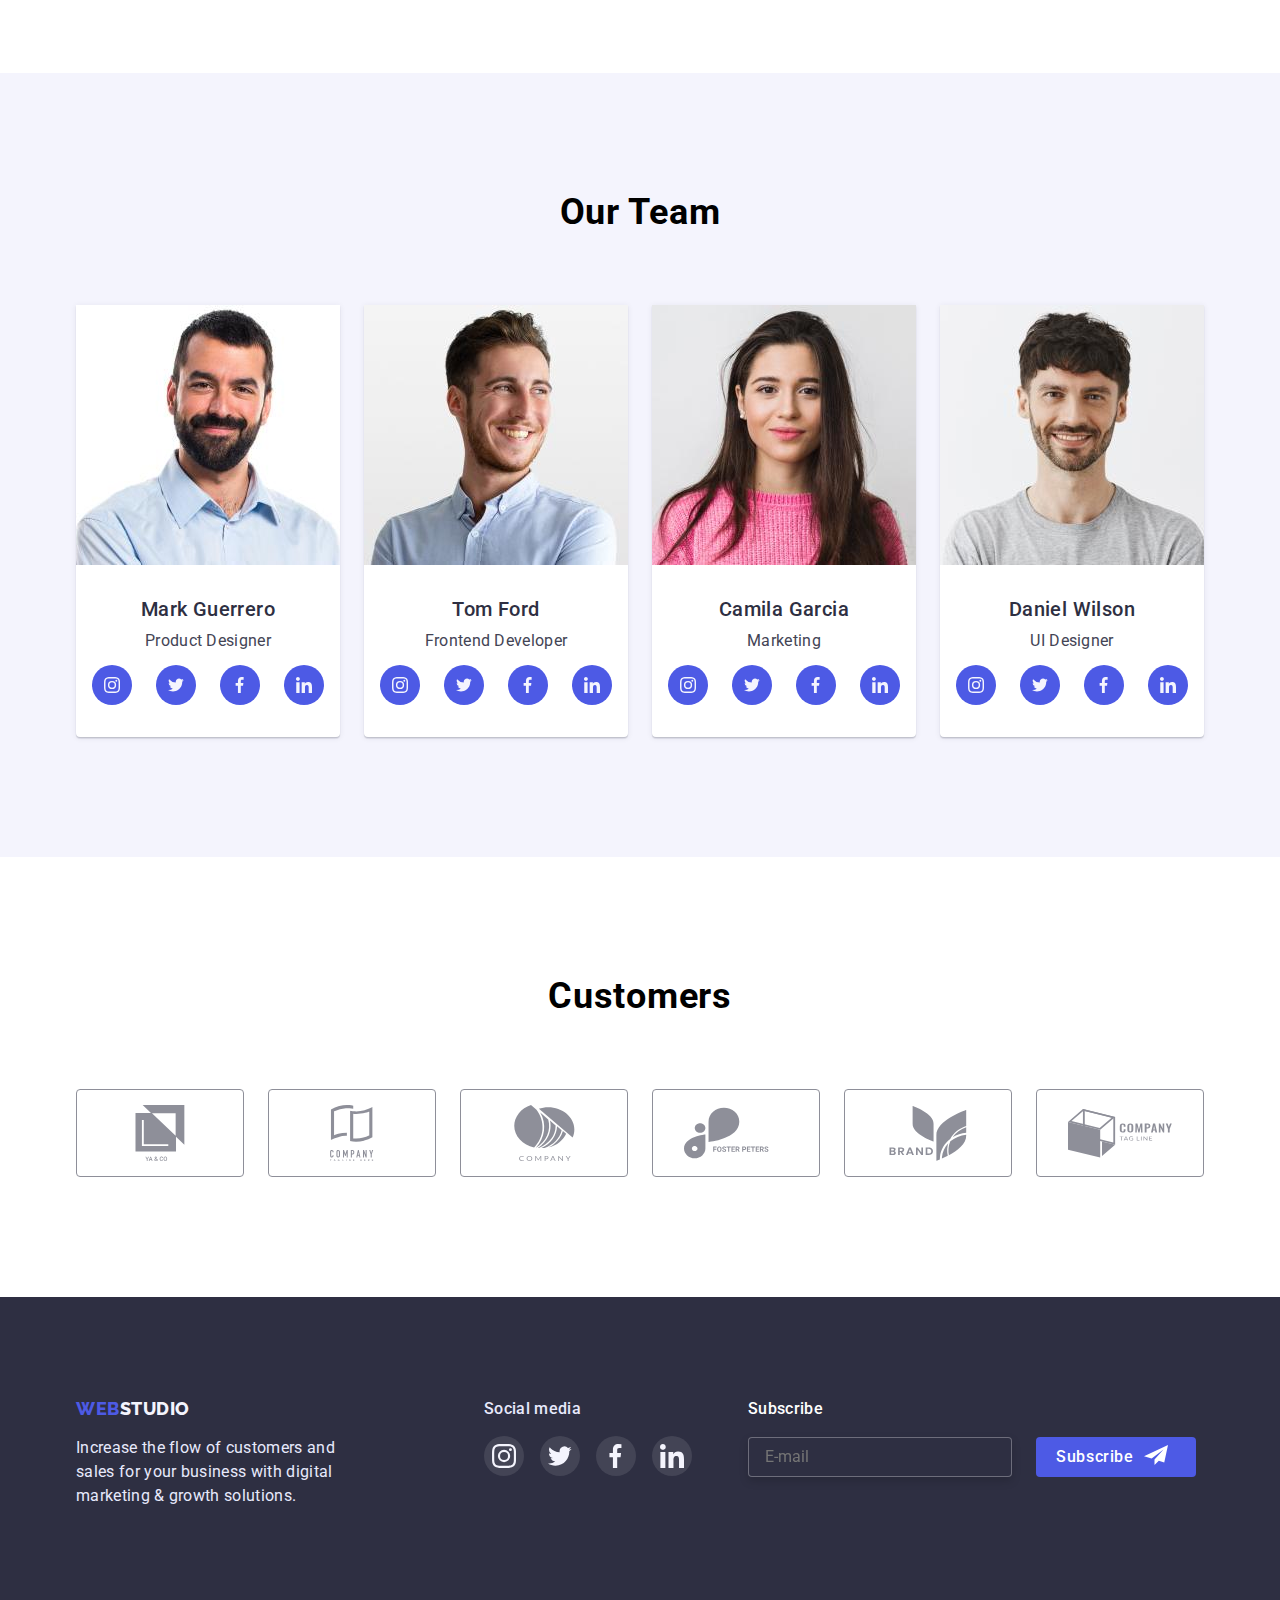
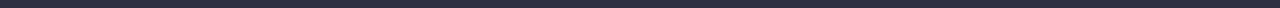
==== commit c9a1823d: "first-commit-done" ====
--- a/index.html
+++ b/index.html
@@ -2,12 +2,15 @@
 <html lang="en">
 <head>
     <meta charset="UTF-8">
+    <meta name="viewport" content="width=device-width, initial-scale=1.0" />
     <meta http-equiv="X-UA-Compatible" content="IE=edge">
     <meta name="viewport" content="width=device-width, initial-scale=1.0">
     <title>webstudio</title>
     <link href="https://fonts.googleapis.com/css2?family=Raleway:wght@800&family=Roboto:wght@400;500;700;900&display=swap" rel="stylesheet">
     <link rel="stylesheet" href="https://cdnjs.cloudflare.com/ajax/libs/modern-normalize/1.1.0/modern-normalize.min.css">  
     <link rel="stylesheet" href="./css/styles.css">
+    <link rel="stylesheet" href="./css/mobile.css">
+    <link rel="stylesheet" href="./css/tablet.css">
     
     
 </head>
@@ -26,15 +29,76 @@
                         
                     </ul>
                 </nav>
+
+                <button type="button" class="mobile-menu-open" data-menu-open>
+                    <svg class="mobile-menu-open-icon" width="32px" height="22px">
+                        <use href="./images/symbol-defs.svg#burger-icon" width="32px" height="22px"></use>
+                    </svg>
+                </button>
             
                     <ul class="auth-nav" >
             
                         <li class="item"><a class="contacts" href="info@devstudio.com">info@devstudio.com</a></li>
-                        <li class="item"><a class="contacts" href="tel:+110001111111">+110001111111</a></li>
+                        <li class="item"><a class="contacts" href="tel:+110001111111">+11 (000) 111-11-11</a></li>
                         
                     </ul>
     
             </div>
+        </div>
+
+        <div class="mobile-menu" data-menu>
+            <div class="container mobile-menu-container">
+                <button class="button-modal-mobile" type="button" data-menu-close>
+                    <svg class="icon-button-modal-mobile" width="8" height="8">
+                        <use href="./images/symbol-defs.svg#close-modal"></use>
+                    </svg>
+                </button>
+                <ul class="site-nav-mobile">
+                    <li class="item-mobile"><a class="nav-link-mobile" href="./index.html">Studio</a></li>
+                    <li class="item-mobile"><a class="nav-link-mobile" href="./portfolio.html">Portfolio</a></li>
+                    <li class="item-mobile"><a class="nav-link-mobile" href="">Contacts</a></li>
+                    
+                </ul>
+    
+                <ul class="auth-nav-mobile" >
+                    <li class="item-mobile-phone"><a class="contacts-mobile-phone" href="tel:+110001111111">+11 (000) 111-11-11</a></li>
+                    <li class="item-mobile-mail"><a class="contacts-mobile-mail" href="info@devstudio.com">info@devstudio.com</a></li>
+                    
+                    
+                </ul>
+                <ul class="team-link-set-mobile">
+    
+                    <li class="team-link-actions">
+                        <a href="" class="team-link-list">
+                            <svg class="team-link-item">
+                                <use href="./images/symbol-defs.svg#icon-instagram"></use>
+                            </svg>
+                        </a>
+                    </li>
+                    <li class="team-link-actions">
+                        <a href="" class="team-link-list">
+                            <svg class="team-link-item">
+                                <use href="./images/symbol-defs.svg#icon-twitter"></use>
+                            </svg>
+                        </a>
+                    </li>
+                    <li class="team-link-actions">
+                        <a href="" class="team-link-list">
+                            <svg class="team-link-item">
+                                <use href="./images/symbol-defs.svg#icon-facebook"></use>
+                            </svg>
+                        </a>
+                    </li>
+                    <li class="team-link-actions">
+                        <a href="" class="team-link-list">
+                            <svg class="team-link-item">
+                                <use href="./images/symbol-defs.svg#icon-linkedin"></use>
+                            </svg>
+                        </a>
+                    </li>
+                </ul>
+            </div>
+
         </div>
       
 
@@ -114,9 +178,27 @@
                 <h2 class="what-wedo">What are we doing</h2>
     
                 <ul class="what-wedo-list">
-                    <li class="what-wedo-item"><img src="./images/wedo1.jpg" alt="computer" width="360"></li>
-                    <li class="what-wedo-item"><img src="./images/wedo2.jpg" alt="phone" width="360"></li>
-                    <li class="what-wedo-item"><img src="./images/wedo3.jpg" alt="computer and phone" width="360"></li>
+                    <li class="what-wedo-item">
+                        <img
+                        srcset="./images/wedo1@2x.jpg 2x"
+                        src="./images/wedo1.jpg"
+                         alt="computer" 
+                         width="360">
+                        </li>
+                    <li class="what-wedo-item">
+                        <img
+                        srcset="./images/wedo2@2x.jpg 2x" 
+                        src="./images/wedo2.jpg"
+                        alt="phone" 
+                        width="360">
+                        </li>
+                    <li class="what-wedo-item">
+                        <img
+                        srcset="./images/wedo3@2x.jpg 2x"
+                        src="./images/wedo3.jpg"
+                        alt="computer and phone"
+                        width="360">
+                        </li>
                 </ul>
             </div>
            
@@ -132,7 +214,12 @@
             
                 <ul class="our-team-list">
                     <li class="our-team-item">
-                        <img src="./images/mark.jpg" alt="mark" width="264" height="260">
+                        <img
+                        srcset="./images/mark.jpg"
+                        src="./images/mark@2x.jpg 2x"
+                        alt="mark"
+                        width="264"
+                        />
                         <div class="team-content">
                             <h3 class="card-name">Mark Guerrero</h3>
                             <p class="card-text">Product Designer</p>
@@ -173,7 +260,12 @@
                     </li>
     
                     <li class="our-team-item">
-                        <img src="./images/tom.jpg" alt="tom" width="264" height="260">
+                        <img
+                        srcset="./images/tom@2x.jpg 2x"
+                        src="./images/tom.jpg"
+                        alt="tom"
+                        width="264"
+                        />
                         <div class="team-content">
                             <h3 class="card-name">Tom Ford</h3>
                             <p class="card-text">Frontend Developer</p>
@@ -214,7 +306,12 @@
                     </li>
     
                     <li class="our-team-item">
-                        <img src="./images/camila.jpg" alt="Camilla" width="264" height="260">
+                        <img
+                        srcset="./images/camila@2x.jpg 2x"
+                        src="./images/camila.jpg"
+                        alt="Camilla"
+                        width="264"
+                        />
                         <div class="team-content">
                             <h3 class="card-name">Camila Garcia</h3>
                             <p class="card-text">Marketing</p>
@@ -253,7 +350,13 @@
                         </div>
                     </li>
     
-                    <li class="our-team-item"> <img src="./images/daniel.jpg" alt="daniel" width="264" height="260">
+                    <li class="our-team-item">
+                        <img
+                        srcset="./images/daniel@2x.jpg 2x"
+                        src="./images/daniel.jpg"
+                        alt="daniel"
+                        width="264"
+                        />
                         <div class="team-content">
                             <h3 class="card-name">Daniel Wilson</h3>
                             <p class="card-text">UI Designer</p>
@@ -361,46 +464,53 @@
     <footer>
         <div class="container">
             <div class="footer-media">
-                <div class="footer-content">
-                    <a class="footer-logo" href=""><span>WEB</span>STUDIO</a>
-                    <p class="footer-text">Increase the flow of customers and sales for your business with digital marketing & growth solutions.</p>
-                </div>
-    
-                <div class="social">
-                    <b class="footer-social-text">Social media</b>
-                    
-                    <ul class="footer-link-set">
-        
-                        <li class="footer-link-actions">
-                            <a href="" class="footer-link-list">
-                                <svg class="footer-link-item">
-                                    <use href="./images/symbol-defs.svg#icon-instagram"></use>
-                                </svg>
-                            </a>
-                        </li>
-                        <li class="footer-link-actions">
-                            <a href="" class="footer-link-list">
-                                <svg class="footer-link-item">
-                                    <use href="./images/symbol-defs.svg#icon-twitter"></use>
-                                </svg>
-                            </a>
-                        </li>
-                        <li class="footer-link-actions">
-                            <a href="" class="footer-link-list">
-                                <svg class="footer-link-item">
-                                    <use href="./images/symbol-defs.svg#icon-facebook"></use>
-                                </svg>
-                            </a>
-                        </li>
-                        <li class="footer-link-actions">
-                            <a href="" class="footer-link-list">
-                                <svg class="footer-link-item">
-                                    <use href="./images/symbol-defs.svg#icon-linkedin"></use>
-                                </svg>
-                            </a>
-                        </li>
-                    </ul>
-                </div>
+                    <div class="footer-tablet">
+                        <div class="footer-content">
+                            <a class="footer-logo" href=""><span>WEB</span>STUDIO</a>
+                            <p class="footer-text">Increase the flow of customers and sales for your business with digital marketing & growth solutions.</p>
+                        </div>
+            
+                        <div class="social">
+                            <b class="footer-social-text">Social media</b>
+                            
+                            <ul class="footer-link-set">
+                
+                                <li class="footer-link-actions">
+                                    <a href="" class="footer-link-list">
+                                        <svg class="footer-link-item">
+                                            <use href="./images/symbol-defs.svg#icon-instagram"></use>
+                                        </svg>
+                                    </a>
+                                </li>
+                                <li class="footer-link-actions">
+                                    <a href="" class="footer-link-list">
+                                        <svg class="footer-link-item">
+                                            <use href="./images/symbol-defs.svg#icon-twitter"></use>
+                                        </svg>
+                                    </a>
+                                </li>
+                                <li class="footer-link-actions">
+                                    <a href="" class="footer-link-list">
+                                        <svg class="footer-link-item">
+                                            <use href="./images/symbol-defs.svg#icon-facebook"></use>
+                                        </svg>
+                                    </a>
+                                </li>
+                                <li class="footer-link-actions">
+                                    <a href="" class="footer-link-list">
+                                        <svg class="footer-link-item">
+                                            <use href="./images/symbol-defs.svg#icon-linkedin"></use>
+                                        </svg>
+                                    </a>
+                                </li>
+                            </ul>
+                        </div>
+                    
+                    </div>
+                   
+                    
+                
+                
 
                 <form class="footer-form">
                     
@@ -510,6 +620,7 @@
         </div>
     </div>
 
+    <script src="./js/mobile-menu.js"></script>
     <script src="./js/modal.js"></script>
     
 </body>
--- a/css/styles.css
+++ b/css/styles.css
@@ -6,6 +6,11 @@
     --accent-cornflower: #E7E9FC;
     --light-cloud: #F4F4FD;
 }
+img{
+    display: block;
+    width: 100%;
+    height: auto;
+}
 
 
 .container{
@@ -15,7 +20,7 @@
     margin-left: auto;
     margin-right: auto;
 
-    
+   
 }
 header{
     box-shadow: 0px 2px 1px rgba(46, 47, 66, 0.08), 0px 1px 1px rgba(46, 47, 66, 0.16), 0px 1px 6px rgba(46, 47, 66, 0.08);
@@ -642,7 +647,7 @@
         position: relative;
         content: "";
         display: block;
-        bottom: -24px;
+        bottom: -20px;
         left: 0;
         height: 4px;
         border-radius: 2px;
@@ -755,7 +760,7 @@
 
 /* -----------------------footer-form-start------------------------ */
 .footer-form{
-    margin-left: 80px;
+    margin-left: 200px;
     position: relative;
     
 }
@@ -1056,4 +1061,16 @@
     color: #4D5AE5;
     margin-left: 4px;
 }
-/* -----------------------backdrop------------------------ */+/* -----------------------backdrop------------------------ */
+.mobile-menu-open{
+    border: none;
+    background-color: transparent;
+    padding: 0;
+    height: 22px;
+}
+.footer-tablet{
+    width: 472px;
+    /* height: 80px; */
+    gap: 24px;
+    display: flex;
+}--- a/css/mobile.css
+++ b/css/mobile.css
@@ -0,0 +1,372 @@
+
+.container{
+    
+    padding-left: 15px;
+    padding-right: 15px;
+    margin-left: auto;
+    margin-right: auto;
+
+   
+}
+@media screen and (max-width: 767px){
+    .container{
+        width: 480px;
+        margin-left: auto;
+        margin-right: auto;
+    }
+} 
+@media screen and (max-width: 1199px){
+    .what-we-do{
+      display: none;
+      
+    } 
+    
+
+} 
+@media screen and (min-width: 767px){
+    .mobile-menu-open{
+        display: none;
+        
+    }
+} 
+
+
+
+/* header */
+
+@media screen and (max-width: 767px){
+    ul.site-nav{
+        display: none;
+    }
+    .auth-nav{
+        display: none;
+    }
+    header{
+        height: 70px;
+        align-items: center;
+    }
+    .header-logo{
+       
+        padding-top: 24px;
+        padding-bottom: 24px;
+    }
+    .main-nav{
+        display: flex;
+        justify-content: space-between;
+        border: none;
+        padding: 0;
+    }
+}  
+/* header-end */
+
+/* hero */
+
+@media screen and (max-width: 767px){
+    .hero image{
+        width: 480px;
+    }
+    .hero{
+        width: 480px;
+    }
+    
+    
+} 
+
+/* hero-end */
+
+/* our-mission */
+
+@media screen and (max-width: 767px){
+    .our-mission{
+        width: 480px;
+        padding-top: 96px;
+        padding-bottom: 96px;
+        margin-left: auto;
+        margin-right: auto;
+    }
+    .list-item{
+        margin-right: 0;
+        margin-bottom: 72px;
+    }
+
+    .list-image{
+        display: none;
+    }
+    .feauters-list{
+        display: block;
+        
+        
+    }
+    .our-mission-tittle{
+        text-align: center;
+        font-weight: 700;
+        font-size: 36px;
+        line-height: 1.1;
+        letter-spacing: 0.02em;
+
+    }
+
+} 
+/* our-mission-end */
+
+/* our-team */
+
+@media screen and (max-width: 767px){
+    .our-team{
+        width: 480px;
+        margin-left: auto;
+        margin-right: auto;
+    }
+    .our-team-list{
+        display: block; 
+    }
+    .our-team-item{
+        margin-left: 82px;
+        margin-right: 82px;
+        margin-top: 72px;
+        margin-bottom: 72px;
+    }
+} 
+/* our-team */
+
+/* customers */
+@media screen and (max-width: 767px){
+    .customers{
+        width: 480px;
+        padding-top: 96px;
+        padding-bottom: 96px;
+        margin-left: auto;
+        margin-right: auto;
+    }
+    .actions-customers{
+        display: flex;
+        flex-wrap: wrap;
+        gap: 16px;
+        justify-content: center; 
+        margin-right: 0px;
+        margin-left: 0px;
+        
+        
+        
+        
+    }
+    .customers-item{
+        width: 190px;
+        height: 88px;
+        margin-left: 0px;
+        margin-right: 0px;
+        margin-bottom: 72px;
+        
+
+        /* width: calc((100% - 30px) / 2); */
+    }
+} 
+/* customers-end */
+
+/* footer */
+
+@media screen and (max-width: 767px){
+    footer{
+        width: 480px;
+        display: block;
+        padding-top: 96px;
+        padding-bottom: 96px;
+        margin-left: auto;
+        margin-right: auto;
+    }
+    .footer-media{
+        
+        /* flex-wrap: wrap; */
+        align-items: center;
+        margin-left: auto;
+        margin-right: auto;
+        display: block;
+    }
+    .footer-logo{
+       
+        text-align: center;
+        
+    }
+    .footer-tablet{
+        display: block;
+        width: 100%;
+        margin-left: auto;
+        margin-right: auto;
+        
+    }
+    .footer-text{
+        margin-left: auto;
+        margin-right: auto;
+        
+        
+    }
+    
+    .footer-link{
+        display: block;
+    }
+    .social{
+        margin-left: 0;
+        margin-right: 0;
+        text-align: center;
+        margin-top: 72px;
+        margin-bottom: 72px;
+        
+    }
+    .footer-link-set{
+        
+        padding-left: 135px;
+        padding-right: 110px;
+       margin-left: auto;
+       margin-right: auto;
+        
+        
+    }
+    .footer-form{
+        margin-left: 0;
+        text-align: center;
+        display: block;
+        
+    }
+    .footer-form-field{
+        display: block;
+        
+        
+    }
+    .subscribe-field{
+        width: 396px;
+        
+    }
+    .button-subscribe{
+        margin-left: auto;
+        margin-right: auto;
+        margin-top: 16px;
+        margin-bottom: 0;
+        height: 40px;
+        width: 165px;
+    }
+    
+} 
+
+
+/* mobile-menu */
+
+
+.mobile-menu{
+    position: fixed;
+    width: 100%;
+    height: 100%;
+    top: 0;
+    left: 0;
+    background-color: #fff;
+    z-index: 999;
+
+    opacity: 0;
+    visibility: hidden;
+    pointer-events: none;
+}
+.mobile-menu.is-open{
+    opacity: 1;
+    visibility: visible;
+    pointer-events: auto;
+}
+.button-modal-mobile{
+    width: 24px;
+    height: 24px;
+    
+   
+   
+    background-color: #E7E9FC;
+    border: 1px solid rgba(0, 0, 0, 0.1);
+    border-radius: 50%;
+
+    position: absolute;
+    top: 25px;
+    right: 20px;
+
+
+}
+.button-modal-mobile:hover{
+    background-color: rgba(77, 90, 229, 1);
+    fill: rgba(255, 255, 255, 1);
+}
+.button-modal-mobile:focus{
+    background-color: rgba(77, 90, 229, 1);
+    fill: rgba(255, 255, 255, 1);
+}
+.button-modal-mobile:active{
+    background-color: rgba(77, 90, 229, 1); 
+}
+
+.mobile-menu-container{
+    width: 480px;
+    position: relative;
+    padding-left: 40px;
+    padding-top: 80px;
+    padding-bottom: 40px;
+
+}
+.site-nav-mobile{
+    margin-bottom: 284px;
+    padding-left: 40px;
+}
+.nav-link-mobile{
+    font-weight: 700;
+    font-size: 36px;
+    line-height: 1.11;
+    letter-spacing: 0.02em;
+    
+    text-decoration: none;
+    color: #2E2F42;
+    
+
+        transition-property: color;
+        transition-duration: 250ms;
+        transition-timing-function: cubic-bezier(0.4, 0, 0.2, 1);
+}
+.nav-link-mobile:hover, .nav-link-mobile:focus{
+    color: var(--primary-brand);
+   
+}
+.item-mobile{
+    margin-bottom: 40px;
+}
+.contacts-mobile-phone{
+    font-weight: 600;
+    font-size: 36px;
+    line-height: 1.11;
+    
+    text-decoration: none;
+}
+.item-mobile-phone{
+    margin-bottom: 40px;
+}
+.contacts-mobile-mail{
+    font-weight: 500;
+    font-size: 20px;
+    line-height: 1.2;
+    letter-spacing: 0.02em;
+    color: #434455;
+    text-decoration: none;
+}
+.item-mobile-mail{
+    margin-bottom: 48px;
+}
+.team-link-set-mobile{
+    display: flex;
+    flex-direction: row;
+    align-items: flex-start;
+    padding: 0px;
+    gap: 56px;
+    
+}
+
+
+@media screen and (min-device-pixel-ratio: 2), and (max-width: 767px),
+screen and (min-resolution: 192dpi) and (max-width: 767px),
+screen and (min-resolution: 2dppx) and (max-width: 767px) {
+.hero {
+    background-image:linear-gradient(to right, rgba(47, 48, 57, 0.8),
+    rgba(47, 48, 57, 0.8) ),
+    url(../images/hero-mobile-bg2x.jpg);
+}
+}
--- a/css/tablet.css
+++ b/css/tablet.css
@@ -0,0 +1,208 @@
+.container{
+    
+    padding-left: 15px;
+    padding-right: 15px;
+    margin-left: auto;
+    margin-right: auto;
+
+   
+}
+@media screen and (min-width: 768px) and (max-width: 1199px){
+    .container{
+        width: 768px;
+        margin-left: auto;
+        margin-right: auto;
+    }
+} 
+@media screen and (min-width: 768px) and (max-width: 1199px){
+    
+    
+    header{
+        
+        width: 768px;
+        height: 70px;
+        
+        align-items: center;
+        margin-left: auto;
+        margin-right: auto;
+        
+    }
+    .header-logo{
+        
+        padding-top: 24px;
+        padding-bottom: 24px;
+        
+
+    }
+   
+}  
+@media screen and (min-width: 768px) and (max-width: 1199px){
+    .auth-nav{
+        width: 768px;
+        display: block;
+        margin-left: 118px;
+        
+    }
+    .main-nav{
+        display: flex;
+        justify-content: space-between;
+        border: none;
+        padding: 0;
+    } 
+    .auth-nav .item{
+        margin-right: 0;
+    }
+} 
+
+@media screen and (min-width: 768px) and (max-width: 1199px){
+    .hero image{
+        width: 768px;
+    }
+    .hero{
+        width: 768px;
+    }
+    
+    
+} 
+
+@media screen and (min-width: 768px) and (max-width: 1199px){
+    .our-mission{
+        width: 768px;
+        padding-top: 96px;
+        padding-bottom: 96px;
+        margin-left: auto;
+        margin-right: auto;
+    }
+    
+
+    .list-image{
+        display: none;
+    }
+    .feauters-list{
+        display: flex;
+        flex-wrap: wrap;
+        justify-content: center;
+    }
+    .list-item{
+        margin-right: 0;
+        margin-bottom: 72px;
+
+        flex-basis: calc((100% - 30px) / 2);
+    }
+    .our-mission-tittle{
+        text-align: center;
+        font-weight: 700;
+        font-size: 36px;
+        line-height: 1.1;
+        letter-spacing: 0.02em;
+
+    }
+
+} 
+
+@media screen and (min-width: 768px) and (max-width: 1199px){
+    .our-team{
+        width: 768px;
+        margin-left: auto;
+        margin-right: auto;
+        padding-top: 96px;
+        padding-bottom: 96px;
+    }
+    .our-team-tittle{
+        margin-left: auto;
+        margin-right: auto;
+    }
+    .our-team-list{
+        display: flex;
+        flex-wrap: wrap; 
+        
+        justify-content: center;
+        row-gap: 64px;
+       
+        
+        
+    }
+    
+} 
+
+@media screen and (min-width: 768px) and (max-width: 1199px){
+    .customers{
+        width: 768px;
+        padding-top: 96px;
+        padding-bottom: 96px;
+        margin-left: auto;
+        margin-right: auto;
+    }
+    .customers-item{
+        margin-right: 0;
+    }
+    .actions-customers{
+        display: flex;
+        flex-wrap: wrap;
+        row-gap: 72px;
+        gap: 24px;
+        justify-content: center; 
+    }
+   
+} 
+
+@media screen and (min-width: 768px) and (max-width: 1199px){
+    footer{
+        width: 768px;
+        /* display: block; */
+        padding-top: 96px;
+        padding-bottom: 96px;
+        margin-left: auto;
+        margin-right: auto;
+    }
+    .footer-media{
+        width: 535px;
+        flex-wrap: wrap;
+        align-items: center;
+        margin-left: auto;
+        margin-right: auto;
+    }
+    .footer-tablet{
+        display: flex;
+       
+        margin-left: auto;
+        margin-right: auto;
+        
+    }
+    .footer-form{
+        margin-top: 72px;
+        margin-left: 25px;
+    }
+    
+    
+    .footer-link{
+        display: block;
+    }
+    .social{
+        margin-left: 0;
+        margin-right: 0;
+    
+    }
+    
+    
+    
+    
+} 
+
+@media screen and (min-width: 768px) and (max-width: 1199px){
+    .backdrop.is-hidden{
+        width: 767px;
+        margin-left: auto;
+        margin-right: auto;
+    }
+} 
+
+@media screen and (min-device-pixel-ratio: 2), and (min-width: 768px),
+screen and (min-resolution: 192dpi) and (min-width: 768px),
+screen and (min-resolution: 2dppx) and (min-width: 768px) {
+ .hero {
+    background-image:linear-gradient(to right, rgba(47, 48, 57, 0.8),
+    rgba(47, 48, 57, 0.8) ),
+    url(../images/hero-tablet-bg@2x.jpg);
+ }
+}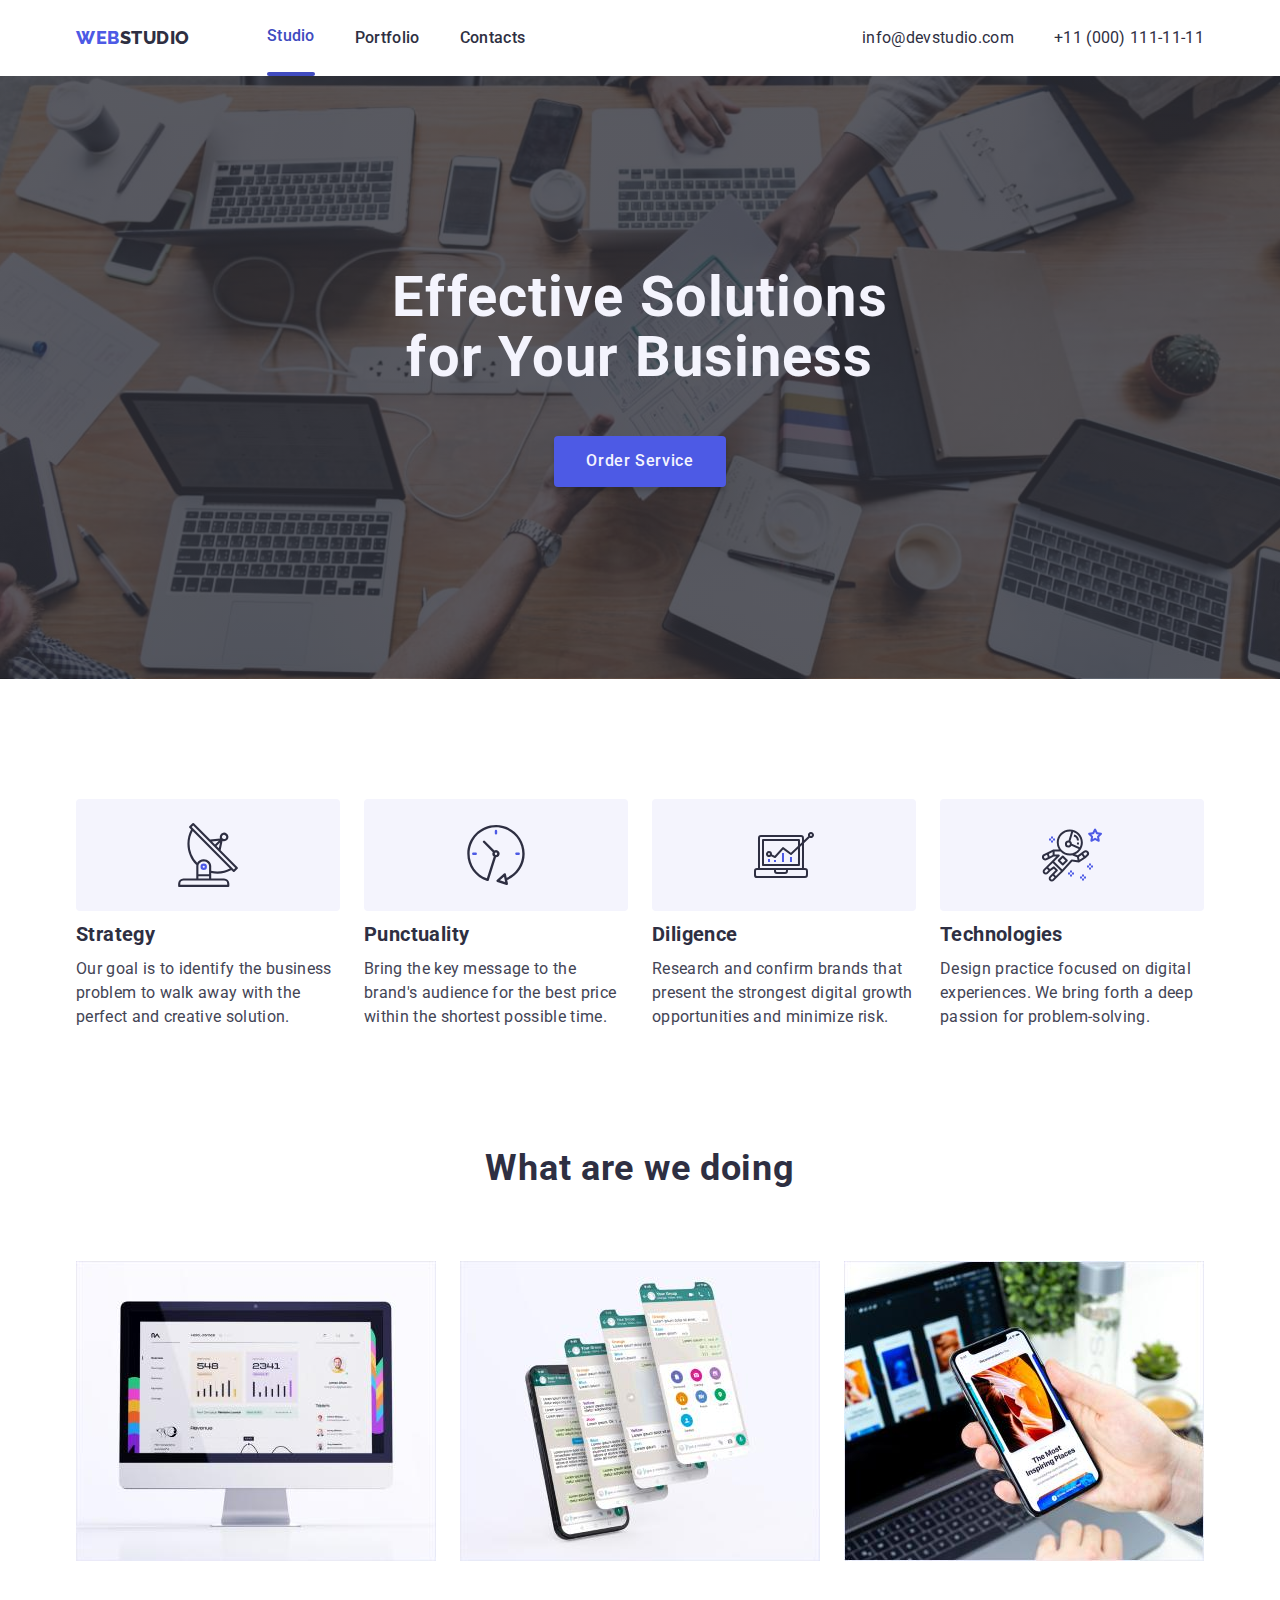
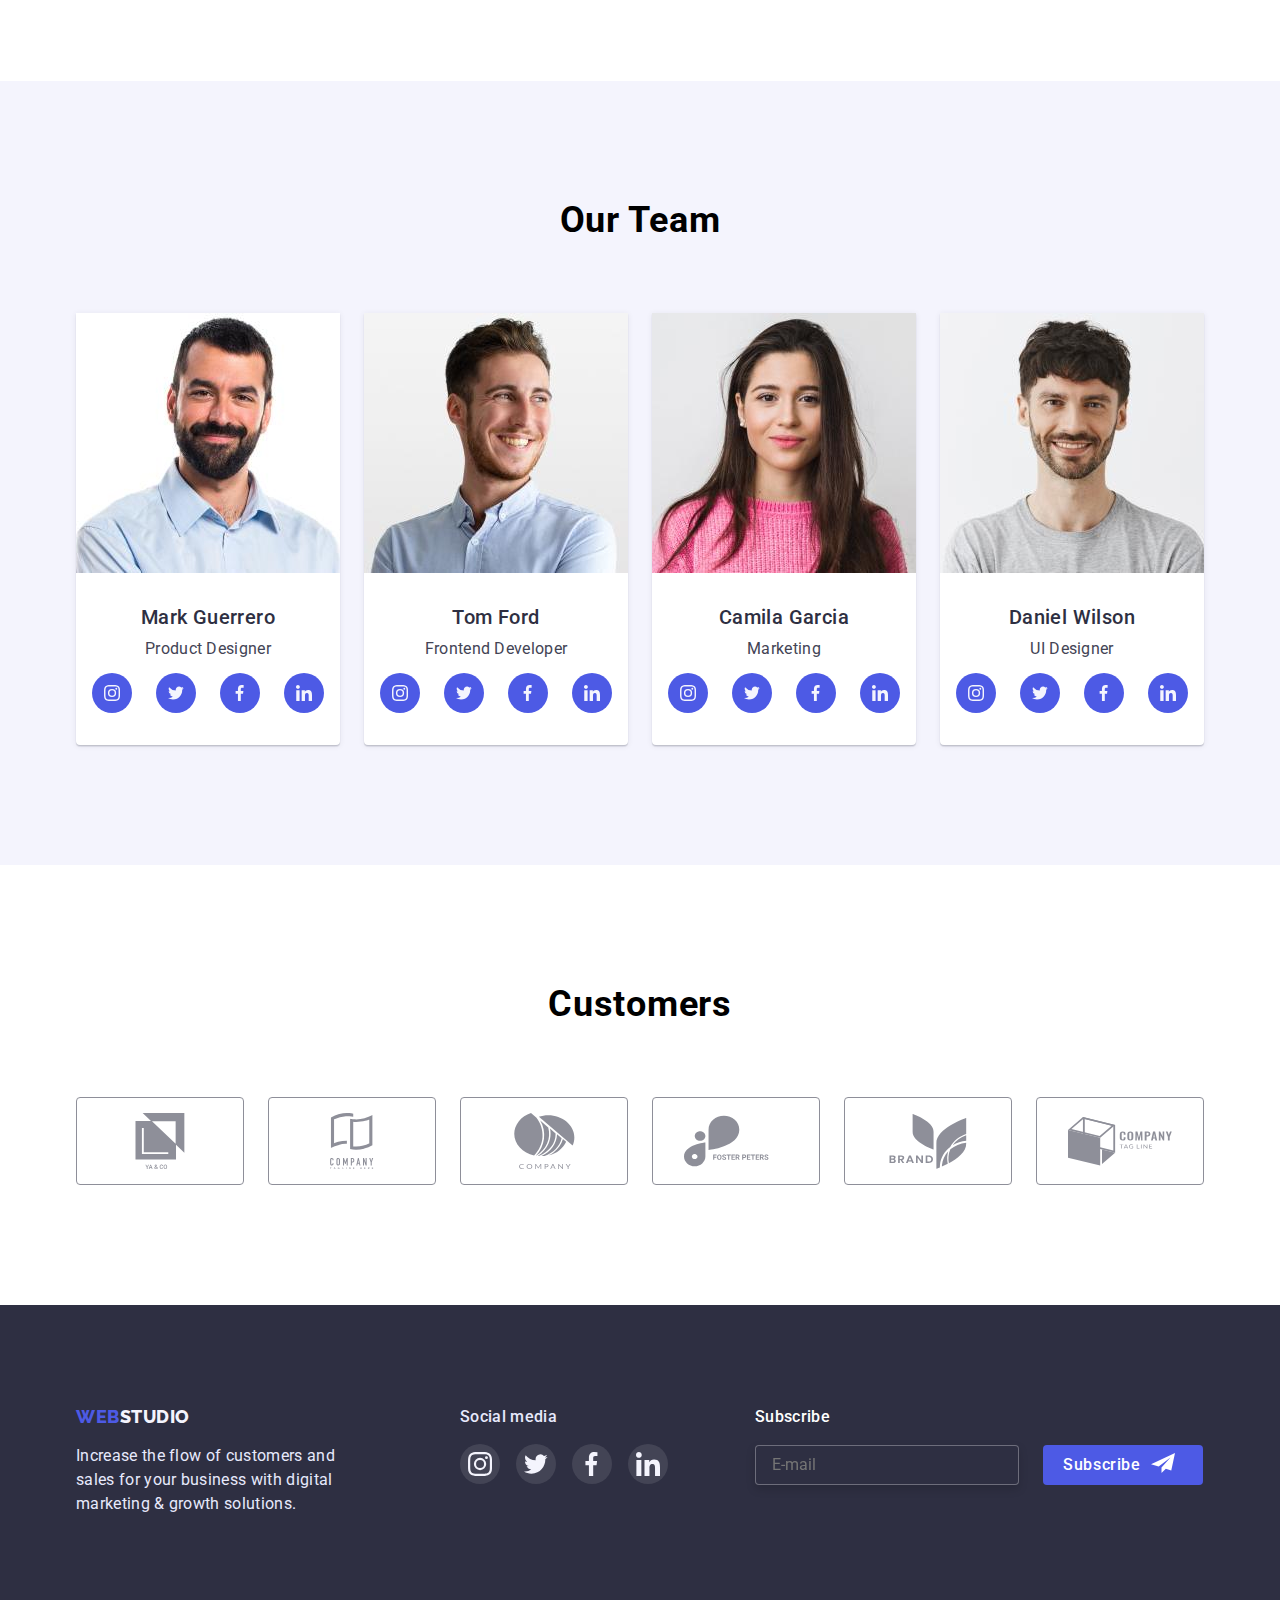
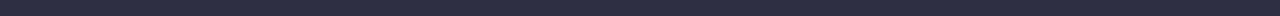
==== commit 6f8aee9e: "first-commit-after-mentor" ====
--- a/index.html
+++ b/index.html
@@ -11,6 +11,7 @@
     <link rel="stylesheet" href="./css/styles.css">
     <link rel="stylesheet" href="./css/mobile.css">
     <link rel="stylesheet" href="./css/tablet.css">
+    <link rel="stylesheet" href="./css/desktop.css">
     
     
 </head>
@@ -54,7 +55,7 @@
                     </svg>
                 </button>
                 <ul class="site-nav-mobile">
-                    <li class="item-mobile"><a class="nav-link-mobile" href="./index.html">Studio</a></li>
+                    <li class="item-mobile"><a class="nav-link-mobile-cur" href="./index.html">Studio</a></li>
                     <li class="item-mobile"><a class="nav-link-mobile" href="./portfolio.html">Portfolio</a></li>
                     <li class="item-mobile"><a class="nav-link-mobile" href="">Contacts</a></li>
                     
--- a/css/styles.css
+++ b/css/styles.css
@@ -359,7 +359,8 @@
 .our-team-item{
     background-color: var(--color-white);
 
-    margin-right: 24px;
+    /* margin-right: 24px; */
+    margin-right: 0;
     
     border-radius: 0px 0px 4px 4px;
 
@@ -369,6 +370,9 @@
     border-radius: 0px 0px 4px 4px;
     
 }
+/* .our-team-item:last-child{
+    margin-right: 0;
+} */
 .team-content{
     padding-top: 32px;
     padding-bottom: 32px;
@@ -647,7 +651,7 @@
         position: relative;
         content: "";
         display: block;
-        bottom: -20px;
+        bottom: -24px;
         left: 0;
         height: 4px;
         border-radius: 2px;
@@ -760,7 +764,7 @@
 
 /* -----------------------footer-form-start------------------------ */
 .footer-form{
-    margin-left: 200px;
+    margin-left: 87px;
     position: relative;
     
 }
@@ -1069,8 +1073,11 @@
     height: 22px;
 }
 .footer-tablet{
-    width: 472px;
-    /* height: 80px; */
-    gap: 24px;
-    display: flex;
+    /* width: 472px;
+    height: 80px;
+    gap: 24px; */
+    display: flex;
+}
+.mobile-menu-open-icon{
+    border: none;
 }--- a/css/mobile.css
+++ b/css/mobile.css
@@ -8,6 +8,7 @@
 
    
 }
+
 @media screen and (max-width: 767px){
     .container{
         width: 480px;
@@ -55,6 +56,7 @@
         justify-content: space-between;
         border: none;
         padding: 0;
+        height: 70px;
     }
 }  
 /* header-end */
@@ -67,7 +69,17 @@
     }
     .hero{
         width: 480px;
-    }
+        /* padding-top: 112px; */
+        padding-bottom: 240px;
+    }
+    .hero-tittle{
+        font-size: 36px;
+        line-height: 1.11;
+        /* padding-bottom: 72px; */
+        margin-bottom: 72px;
+
+    }
+    
     
     
 } 
@@ -87,6 +99,9 @@
     .list-item{
         margin-right: 0;
         margin-bottom: 72px;
+    }
+    .list-item:last-child{
+        margin-bottom: 0;
     }
 
     .list-image{
@@ -142,6 +157,7 @@
         display: flex;
         flex-wrap: wrap;
         gap: 16px;
+        row-gap: 72px;
         justify-content: center; 
         margin-right: 0px;
         margin-left: 0px;
@@ -151,14 +167,33 @@
         
     }
     .customers-item{
-        width: 190px;
+        /* width: 190px;
         height: 88px;
-        margin-left: 0px;
+        margin-left: 0px; */
         margin-right: 0px;
-        margin-bottom: 72px;
+        /* margin-bottom: 72px; */
         
 
         /* width: calc((100% - 30px) / 2); */
+    }
+    .customers-link{
+        display: flex;
+        justify-content: center;
+        align-items: center;
+        /* width: 168px; */
+        height: 88px;
+        padding: 0;
+        
+        border: 1px solid #8E8F99;
+        border-radius: 4px;
+    
+        background-color: #fff;
+        fill: #8E8F99;
+    
+        transition-property: fill, border-color #404BBF;
+        transition-duration: 250ms;
+        transition-timing-function: cubic-bezier(0.4, 0, 0.2, 1);
+        
     }
 } 
 /* customers-end */
@@ -209,7 +244,7 @@
         margin-right: 0;
         text-align: center;
         margin-top: 72px;
-        margin-bottom: 72px;
+        /* margin-bottom: 72px; */
         
     }
     .footer-link-set{
@@ -225,6 +260,7 @@
         margin-left: 0;
         text-align: center;
         display: block;
+        margin-top: 72px;
         
     }
     .footer-form-field{
@@ -273,7 +309,7 @@
     width: 24px;
     height: 24px;
     
-   
+    padding: 0;
    
     background-color: #E7E9FC;
     border: 1px solid rgba(0, 0, 0, 0.1);
@@ -307,7 +343,7 @@
 }
 .site-nav-mobile{
     margin-bottom: 284px;
-    padding-left: 40px;
+    
 }
 .nav-link-mobile{
     font-weight: 700;
@@ -327,6 +363,16 @@
     color: var(--primary-brand);
    
 }
+.nav-link-mobile-cur{
+    font-weight: 700;
+    font-size: 36px;
+    line-height: 1.11;
+    letter-spacing: 0.02em;
+
+    text-decoration: none;
+    color: #404BBF;
+
+}
 .item-mobile{
     margin-bottom: 40px;
 }
@@ -334,6 +380,7 @@
     font-weight: 600;
     font-size: 36px;
     line-height: 1.11;
+    color: #434455;
     
     text-decoration: none;
 }
@@ -361,7 +408,7 @@
 }
 
 
-@media screen and (min-device-pixel-ratio: 2), and (max-width: 767px),
+@media screen and (min-device-pixel-ratio: 2) and (max-width: 767px),
 screen and (min-resolution: 192dpi) and (max-width: 767px),
 screen and (min-resolution: 2dppx) and (max-width: 767px) {
 .hero {
--- a/css/tablet.css
+++ b/css/tablet.css
@@ -31,6 +31,7 @@
         
         padding-top: 24px;
         padding-bottom: 24px;
+        margin-right: 123px;
         
 
     }
@@ -42,25 +43,41 @@
         display: block;
         margin-left: 118px;
         
+    }
+    .site-nav{
+        height: 70px;
     }
     .main-nav{
         display: flex;
         justify-content: space-between;
         border: none;
         padding: 0;
+        height: 70px;
     } 
     .auth-nav .item{
         margin-right: 0;
     }
+    .link-current:after{
+        bottom: -21px;
+    }
 } 
 
 @media screen and (min-width: 768px) and (max-width: 1199px){
     .hero image{
         width: 768px;
+        padding-top: 112px;
     }
     .hero{
         width: 768px;
-    }
+        padding-top: 112px;
+        padding-bottom: 112px;
+    }
+    .contacts{
+        font-size: 12px;
+        line-height: 1.33;
+        padding: 0;
+    }
+    
     
     
 } 
@@ -79,18 +96,19 @@
         display: none;
     }
     .feauters-list{
-        display: flex;
+        /* display: flex; */
         flex-wrap: wrap;
         justify-content: center;
+        gap: 24px;
     }
     .list-item{
-        margin-right: 0;
+        margin-right: 0px;
         margin-bottom: 72px;
 
         flex-basis: calc((100% - 30px) / 2);
     }
     .our-mission-tittle{
-        text-align: center;
+        /* text-align: center; */
         font-weight: 700;
         font-size: 36px;
         line-height: 1.1;
@@ -102,7 +120,7 @@
 
 @media screen and (min-width: 768px) and (max-width: 1199px){
     .our-team{
-        width: 768px;
+        /* width: 768px; */
         margin-left: auto;
         margin-right: auto;
         padding-top: 96px;
@@ -118,7 +136,7 @@
         
         justify-content: center;
         row-gap: 64px;
-       
+        gap: 24px;
         
         
     }
@@ -148,7 +166,7 @@
 
 @media screen and (min-width: 768px) and (max-width: 1199px){
     footer{
-        width: 768px;
+        /* width: 768px; */
         /* display: block; */
         padding-top: 96px;
         padding-bottom: 96px;
@@ -179,7 +197,7 @@
         display: block;
     }
     .social{
-        margin-left: 0;
+        margin-left: 24px;
         margin-right: 0;
     
     }
@@ -197,7 +215,7 @@
     }
 } 
 
-@media screen and (min-device-pixel-ratio: 2), and (min-width: 768px),
+@media screen and (min-device-pixel-ratio: 2) and (min-width: 768px),
 screen and (min-resolution: 192dpi) and (min-width: 768px),
 screen and (min-resolution: 2dppx) and (min-width: 768px) {
  .hero {
--- a/css/desktop.css
+++ b/css/desktop.css
@@ -0,0 +1,38 @@
+.container{
+    
+    padding-left: 15px;
+    padding-right: 15px;
+    margin-left: auto;
+    margin-right: auto;
+
+   
+}
+@media screen and (min-width: 1200px){
+    .container{
+        max-width: 1158px;
+         
+    }
+    .list-image{
+        margin-bottom: 8px;
+    }
+    .footer-tablet{
+       
+        display: flex;
+    }
+    .our-team-item{
+        background-color: var(--color-white);
+    
+        margin-right: 24px;
+        
+        border-radius: 0px 0px 4px 4px;
+    
+        flex-direction: column;
+    
+        box-shadow: 0px 1px 6px rgba(46, 47, 66, 0.08), 0px 1px 1px rgba(46, 47, 66, 0.16), 0px 2px 1px rgba(46, 47, 66, 0.08);
+        border-radius: 0px 0px 4px 4px;
+        
+    }
+    .our-team-item:last-child{
+        margin-right: 0;
+    }
+} 